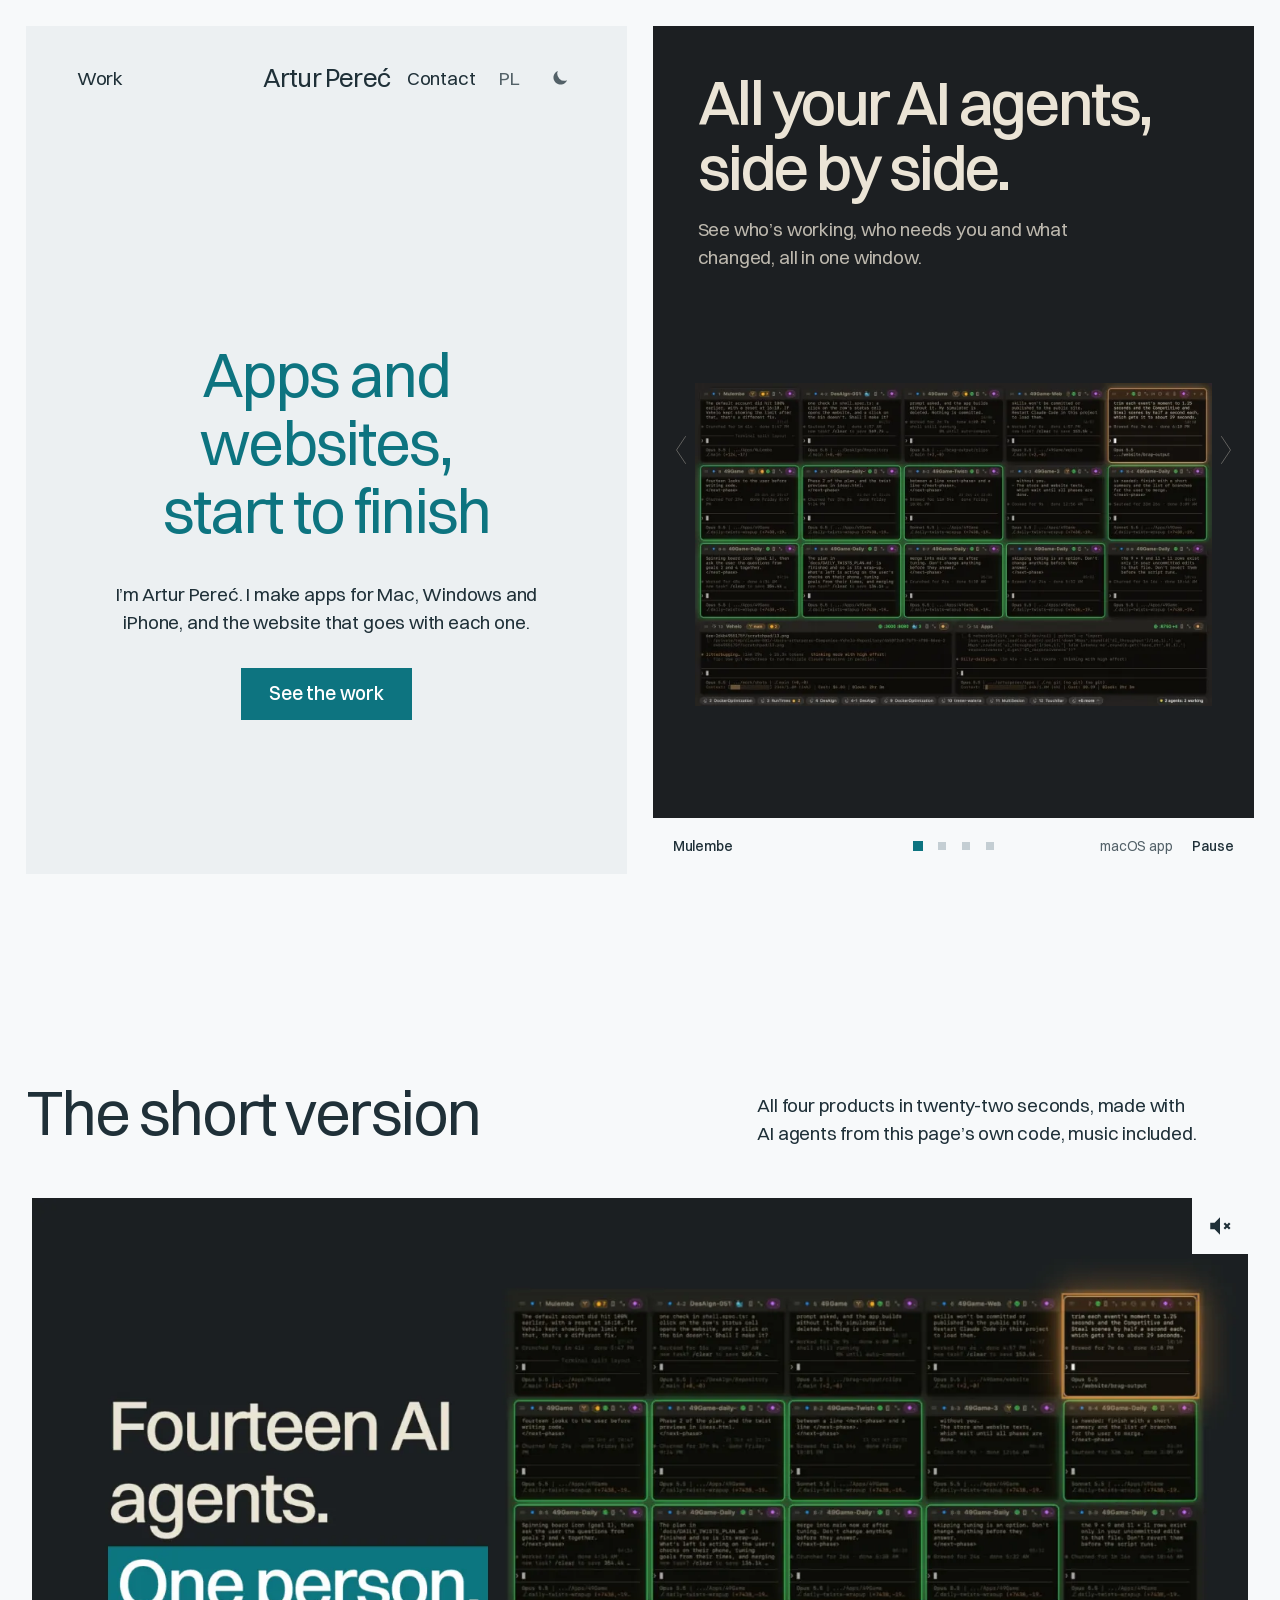
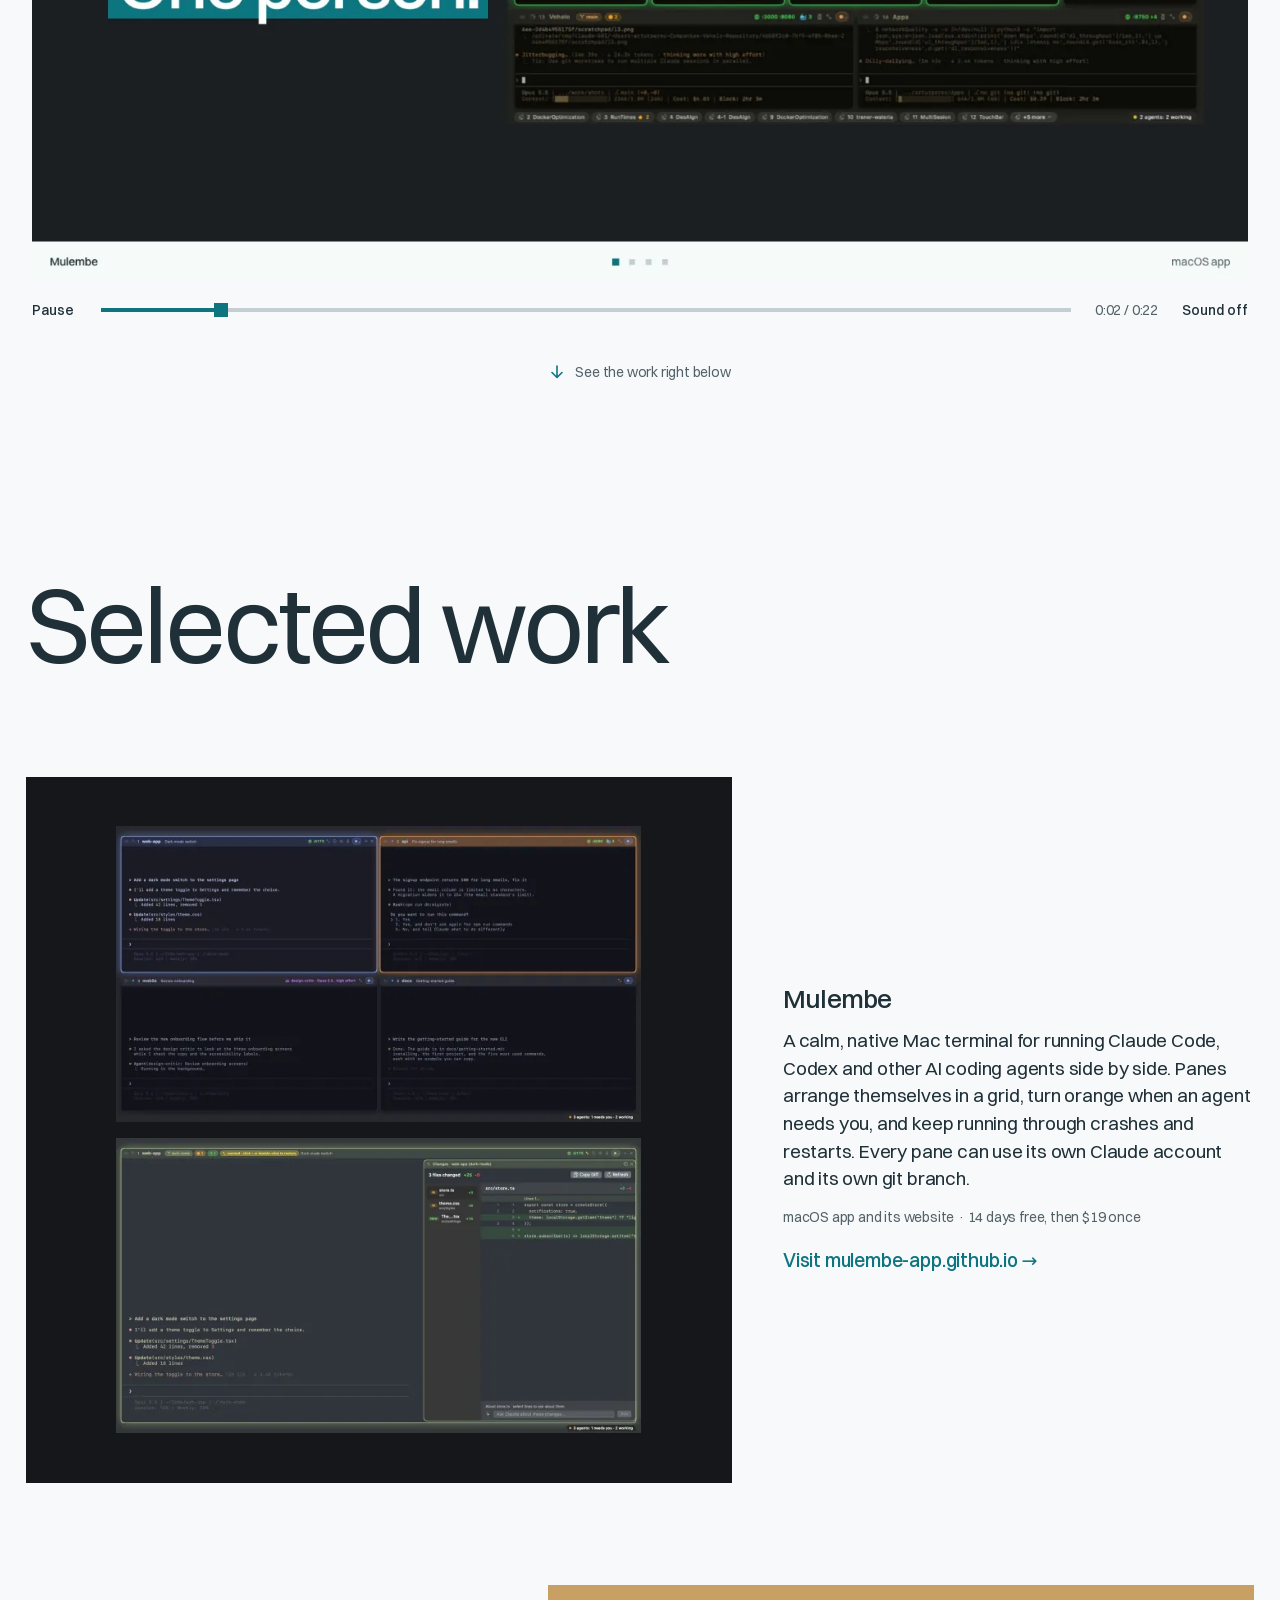
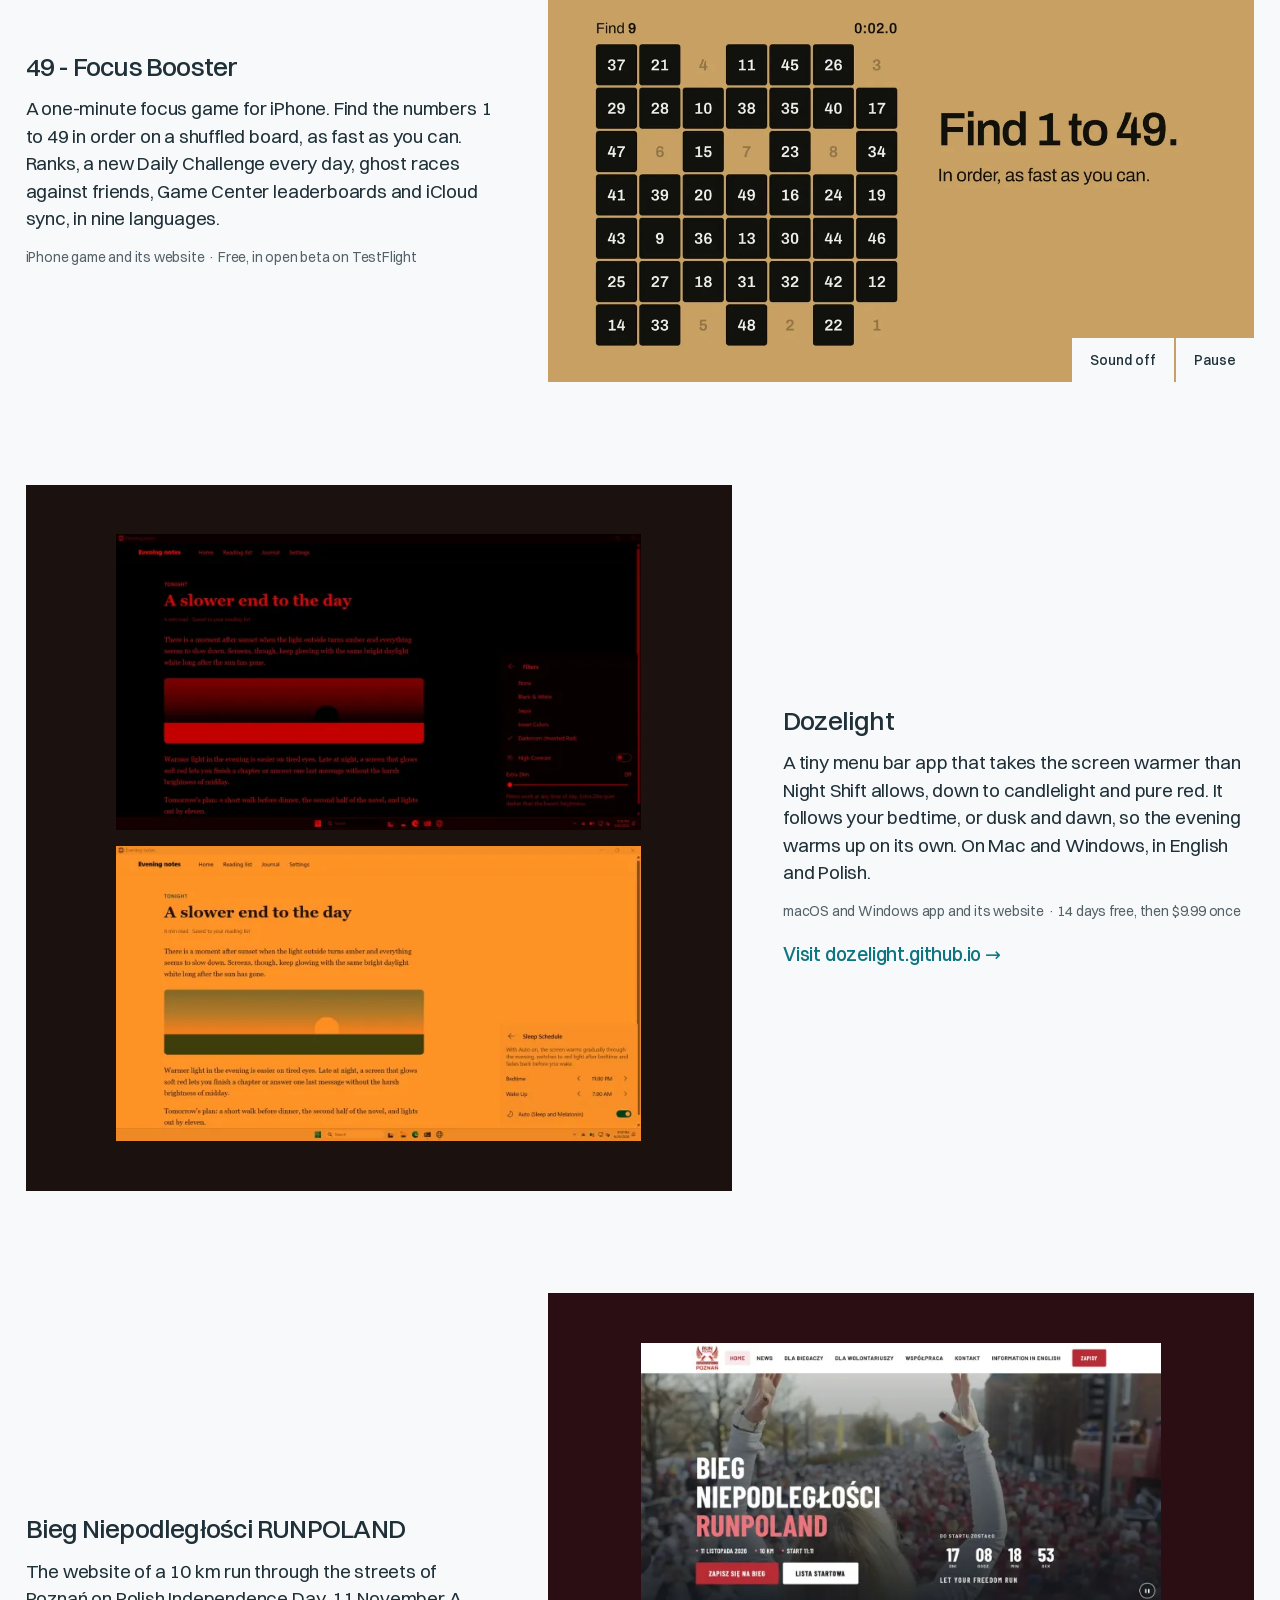
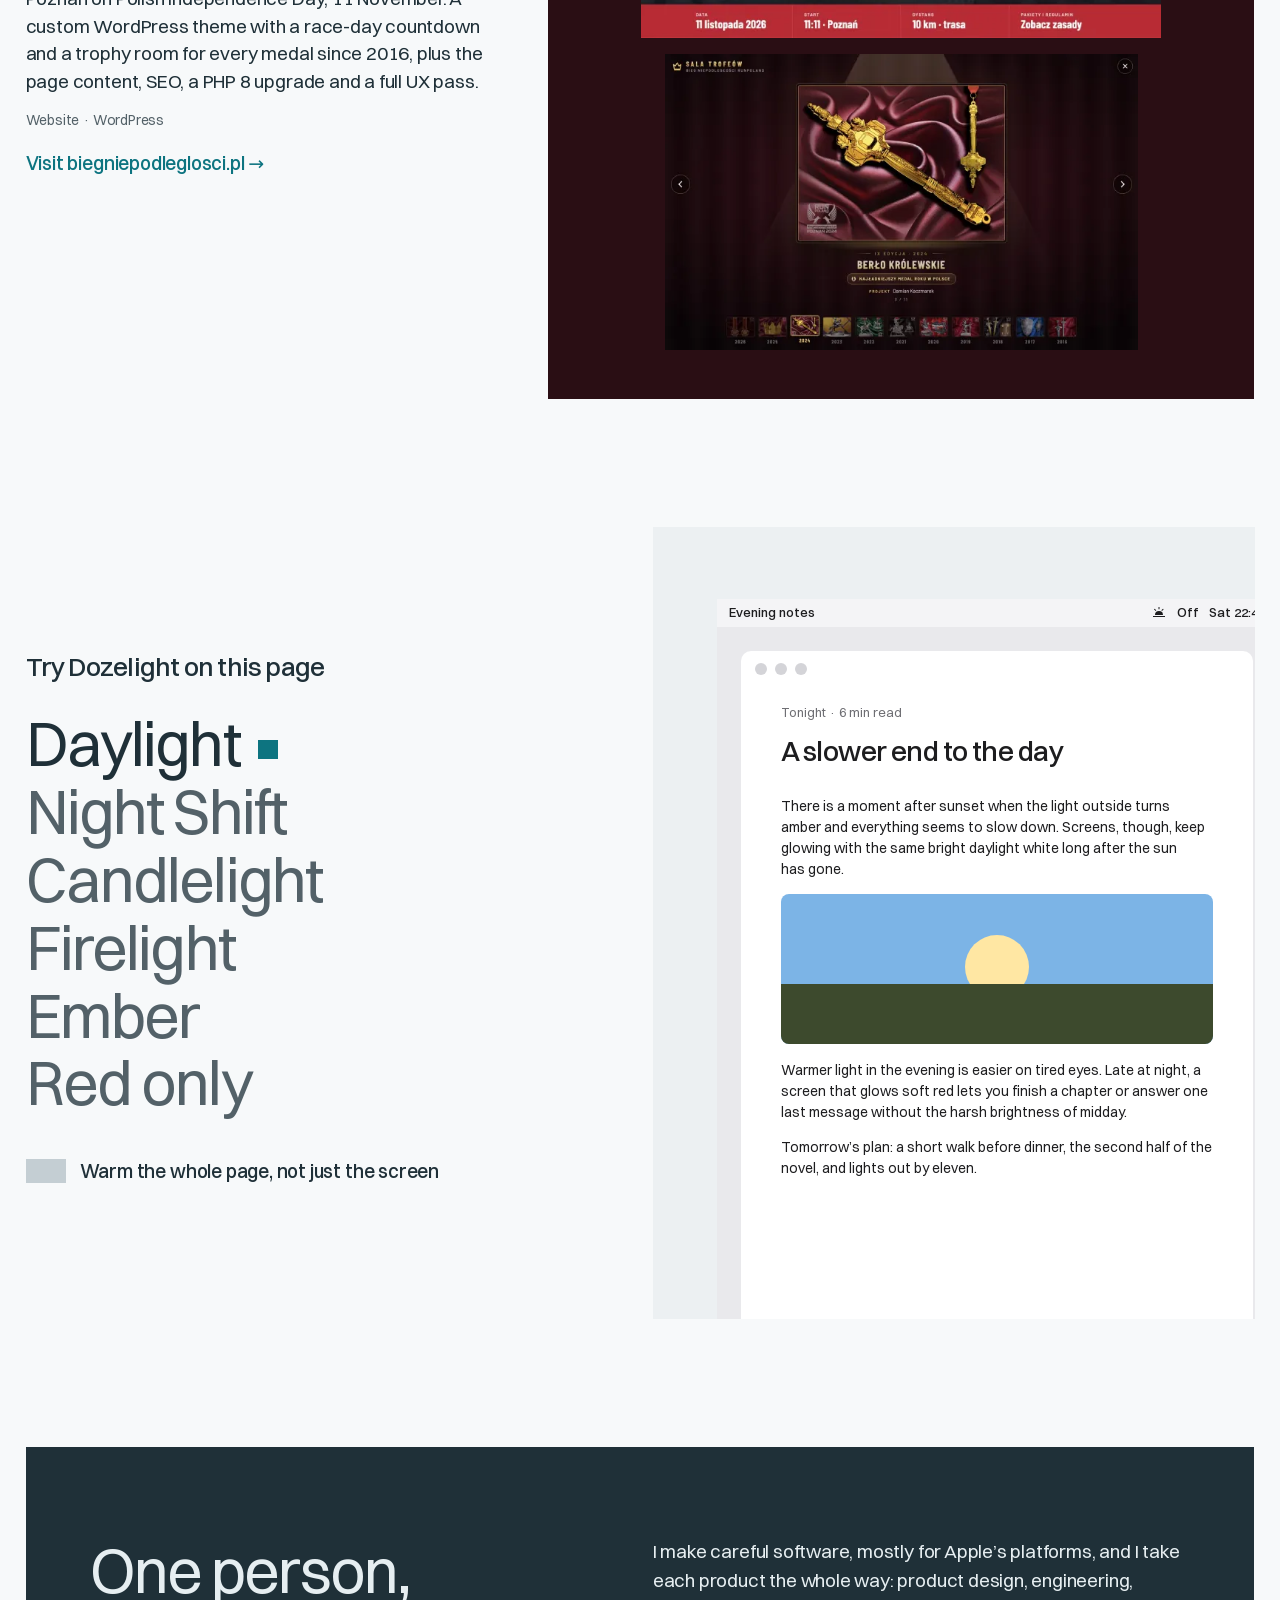
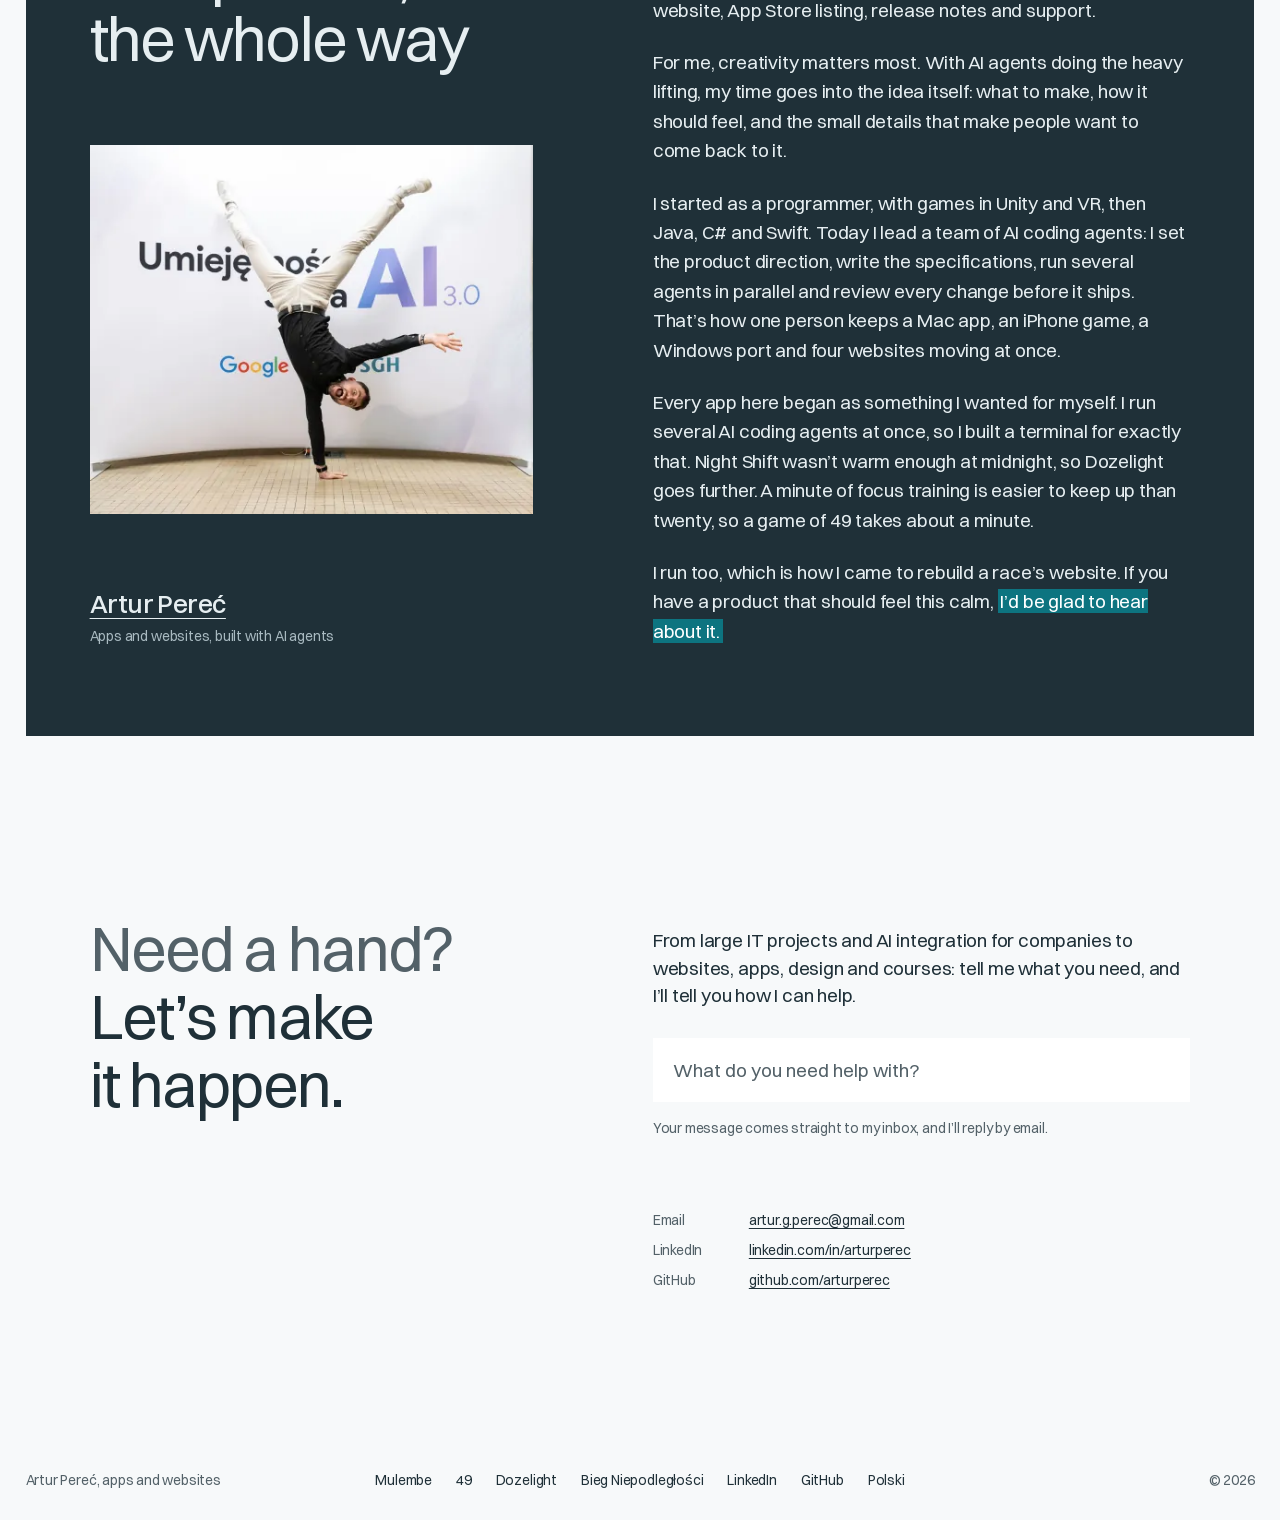
==== index.html @ ce5fc38f "Link preview cards in English and Polish; About text keeps a laptop's line length on big monitors Co" ====
<!doctype html>
<html lang="en">
<head>
  <meta charset="utf-8">
  <meta name="viewport" content="width=device-width, initial-scale=1">
  <title>Artur Pereć · Mac, iPhone and Windows apps and websites</title>
  <meta name="description" content="Artur Pereć makes apps for Mac, Windows and iPhone, and their websites: Mulembe, 49 - Focus Booster, Dozelight and the Bieg Niepodległości RUNPOLAND website.">
  <meta property="og:title" content="Artur Pereć · Mac, iPhone and Windows apps and websites">
  <meta property="og:description" content="Mulembe, 49 - Focus Booster, Dozelight and Bieg Niepodległości RUNPOLAND.">
  <meta property="og:image" content="https://arturperec.github.io/assets/og-en.jpg">
  <meta property="og:image:width" content="2400">
  <meta property="og:image:height" content="1260">
  <meta property="og:image:alt" content="Artur Pereć: apps and websites, start to finish. Apps for Mac, Windows and iPhone, and the website that goes with each one, beside a screenshot of Mulembe">
  <meta property="og:url" content="https://arturperec.github.io/">
  <meta property="og:site_name" content="Artur Pereć">
  <meta name="twitter:card" content="summary_large_image">
  <meta property="og:type" content="website">
  <meta property="og:locale" content="en_GB">
  <meta property="og:locale:alternate" content="pl_PL">
  <link rel="canonical" href="https://arturperec.github.io/">
  <link rel="alternate" hreflang="en" href="https://arturperec.github.io/">
  <link rel="alternate" hreflang="pl" href="https://arturperec.github.io/pl/">
  <link rel="alternate" hreflang="x-default" href="https://arturperec.github.io/">
  <meta name="theme-color" content="#f7f9fa">
  <link rel="icon" href="/assets/favicon.svg" type="image/svg+xml">
  <link rel="apple-touch-icon" href="/assets/apple-touch-icon.png">
  <!-- The script flag, and the theme the visitor picked last time, set before the first paint -->
  <script>document.documentElement.classList.add('js'); try { const t = localStorage.getItem('theme'); if (t) document.documentElement.dataset.theme = t } catch {}</script>
  <!-- The first slide's picture is the largest thing on the first screen, so it starts loading with the stylesheet -->
  <link rel="preload" as="image" imagesrcset="assets/img/mulembe-overview-480.webp 480w, assets/img/mulembe-overview-640.webp 640w, assets/img/mulembe-overview-800.webp 800w, assets/img/mulembe-overview-1200.webp 1200w, assets/img/mulembe-overview-1600.webp 1600w" imagesizes="(max-width: 899px) 82vw, 41vw" fetchpriority="high">
  <link rel="preload" href="assets/fonts/switzer-400.woff2" as="font" type="font/woff2" crossorigin>
  <!-- Bump ?v= on each deploy, so no browser pairs a new page with an old cached stylesheet or script -->
  <link rel="stylesheet" href="style.css?v=16">
  <!-- Who this is and what he made, for search engines and AI assistants: the person, the four products and the film -->
  <script type="application/ld+json">
  {
    "@context": "https://schema.org",
    "@graph": [
      {
        "@type": "WebSite",
        "@id": "https://arturperec.github.io/#website",
        "url": "https://arturperec.github.io/",
        "name": "Artur Pereć",
        "inLanguage": [
          "en",
          "pl"
        ],
        "publisher": {
          "@id": "https://arturperec.github.io/#person"
        }
      },
      {
        "@type": "ProfilePage",
        "@id": "https://arturperec.github.io/#page",
        "url": "https://arturperec.github.io/",
        "name": "Artur Pereć · Mac, iPhone and Windows apps and websites",
        "description": "Artur Pereć makes apps for Mac, Windows and iPhone, and their websites: Mulembe, 49 - Focus Booster, Dozelight and the Bieg Niepodległości RUNPOLAND website.",
        "inLanguage": "en",
        "isPartOf": {
          "@id": "https://arturperec.github.io/#website"
        },
        "mainEntity": {
          "@id": "https://arturperec.github.io/#person"
        },
        "about": {
          "@id": "https://arturperec.github.io/#person"
        },
        "dateModified": "2026-10-25",
        "primaryImageOfPage": {
          "@type": "ImageObject",
          "url": "https://arturperec.github.io/assets/og-en.jpg",
          "width": 2400,
          "height": 1260
        }
      },
      {
        "@type": "Person",
        "@id": "https://arturperec.github.io/#person",
        "name": "Artur Pereć",
        "url": "https://arturperec.github.io/",
        "image": "https://arturperec.github.io/assets/img/artur-800.webp",
        "jobTitle": "App and website developer",
        "description": "I’m Artur Pereć. I make apps for Mac, Windows and iPhone, and the website that goes with each one.",
        "email": "mailto:artur.g.perec@gmail.com",
        "knowsLanguage": [
          "en",
          "pl"
        ],
        "sameAs": [
          "https://www.linkedin.com/in/arturperec/",
          "https://github.com/arturperec"
        ]
      },
      {
        "@type": "CreativeWork",
        "@id": "https://arturperec.github.io/#mulembe",
        "name": "Mulembe",
        "url": "https://mulembe-app.github.io/",
        "description": "A calm, native Mac terminal for running Claude Code, Codex and other AI coding agents side by side. Panes arrange themselves in a grid, turn orange when an agent needs you, and keep running through crashes and restarts. Every pane can use its own Claude account and its own git branch.",
        "author": {
          "@id": "https://arturperec.github.io/#person"
        },
        "offers": {
          "@type": "Offer",
          "price": "19.00",
          "priceCurrency": "USD"
        },
        "additionalType": "https://schema.org/SoftwareApplication"
      },
      {
        "@type": "CreativeWork",
        "@id": "https://arturperec.github.io/#forty-nine",
        "name": "49 - Focus Booster",
        "url": "https://49game.github.io/",
        "description": "A one-minute focus game for iPhone. Find the numbers 1 to 49 in order on a shuffled board, as fast as you can. Ranks, a new Daily Challenge every day, ghost races against friends, Game Center leaderboards and iCloud sync, in nine languages.",
        "author": {
          "@id": "https://arturperec.github.io/#person"
        },
        "offers": {
          "@type": "Offer",
          "price": "0",
          "priceCurrency": "USD"
        },
        "additionalType": "https://schema.org/MobileApplication"
      },
      {
        "@type": "CreativeWork",
        "@id": "https://arturperec.github.io/#dozelight",
        "name": "Dozelight",
        "url": "https://dozelight.github.io/",
        "description": "A tiny menu bar app that takes the screen warmer than Night Shift allows, down to candlelight and pure red. It follows your bedtime, or dusk and dawn, so the evening warms up on its own. On Mac and Windows, in English and Polish.",
        "author": {
          "@id": "https://arturperec.github.io/#person"
        },
        "offers": {
          "@type": "Offer",
          "price": "9.99",
          "priceCurrency": "USD"
        },
        "additionalType": "https://schema.org/SoftwareApplication"
      },
      {
        "@type": "CreativeWork",
        "@id": "https://arturperec.github.io/#bieg",
        "name": "Bieg Niepodległości RUNPOLAND website",
        "url": "https://biegniepodleglosci.pl/",
        "description": "The website of a 10 km run through the streets of Poznań on Polish Independence Day, 11 November. A custom WordPress theme with a race-day countdown and a trophy room for every medal since 2016, plus the page content, SEO, a PHP 8 upgrade and a full UX pass.",
        "inLanguage": "pl",
        "additionalType": "https://schema.org/WebSite",
        "author": {
          "@id": "https://arturperec.github.io/#person"
        }
      },
      {
        "@type": "VideoObject",
        "@id": "https://arturperec.github.io/#film",
        "name": "Artur Pereć: the short version",
        "description": "All four products in twenty-two seconds, made with AI agents from this page’s own code, music included.",
        "inLanguage": "en",
        "thumbnailUrl": [
          "https://arturperec.github.io/assets/img/reel-1600.webp"
        ],
        "contentUrl": "https://arturperec.github.io/assets/reel.mp4",
        "uploadDate": "2026-10-25",
        "duration": "PT22S",
        "author": {
          "@id": "https://arturperec.github.io/#person"
        }
      }
    ]
  }
  </script>
</head>
<body>
  <a class="skip" href="#work">Skip to the work</a>
  <!-- Dozelight demo: the radios live at the top so :has() can tint the whole page from anywhere -->
  <div class="page-tint" aria-hidden="true"></div>

  <!-- The site bar slides in once the hero is behind; the name leads to About, as in the hero; phones get the projects in a menu -->
  <nav class="site-bar" aria-label="Projects">
    <a class="site-bar-name" href="#about" translate="no">Artur Pereć</a>
    <ul class="site-bar-links">
      <li><a href="#mulembe">Mulembe</a></li>
      <li><a href="#forty-nine">49 - Focus Booster</a></li>
      <li><a href="#dozelight">Dozelight</a></li>
      <li><a href="#bieg">Bieg Niepodległości</a></li>
    </ul>
    <details class="site-bar-menu">
      <summary>Projects <svg viewBox="0 0 16 16" aria-hidden="true"><path d="M3 6l5 5 5-5" fill="none" stroke="currentColor" stroke-width="1.6" stroke-linecap="round" stroke-linejoin="round"/></svg></summary>
      <ul>
        <li><a href="#mulembe">Mulembe</a></li>
        <li><a href="#forty-nine">49 - Focus Booster</a></li>
        <li><a href="#dozelight">Dozelight</a></li>
        <li><a href="#bieg">Bieg Niepodległości</a></li>
      </ul>
    </details>
    <span class="site-bar-end">
      <a class="lang-switch" href="pl/" hreflang="pl" lang="pl" aria-label="Polski">PL</a>
      <button class="theme-switch" type="button" aria-label="Dark theme" aria-pressed="false" hidden><svg class="theme-moon" viewBox="0 0 24 24" aria-hidden="true"><path d="M20.5 14.6A8.5 8.5 0 0 1 9.4 3.5a8.5 8.5 0 1 0 11.1 11.1z"/></svg><svg class="theme-sun" viewBox="0 0 24 24" aria-hidden="true"><circle cx="12" cy="12" r="4.5"/><path d="M12 1.5v3M12 19.5v3M1.5 12h3M19.5 12h3M4.6 4.6l2.1 2.1M17.3 17.3l2.1 2.1M4.6 19.4l2.1-2.1M17.3 6.7l2.1-2.1" stroke="currentColor" stroke-width="1.8" stroke-linecap="round"/></svg></button>
      <a class="site-bar-contact" href="#contact">Contact</a>
    </span>
  </nav>

  <header class="hero">
    <div class="hero-sheet">
      <nav class="hero-nav" aria-label="Main">
        <a href="#work">Work</a>
        <a class="wordmark" href="#about" translate="no">Artur Pereć</a>
        <span class="hero-nav-end">
          <a href="#contact">Contact</a>
          <a class="lang-switch" href="pl/" hreflang="pl" lang="pl" aria-label="Polski">PL</a>
          <button class="theme-switch" type="button" aria-label="Dark theme" aria-pressed="false" hidden><svg class="theme-moon" viewBox="0 0 24 24" aria-hidden="true"><path d="M20.5 14.6A8.5 8.5 0 0 1 9.4 3.5a8.5 8.5 0 1 0 11.1 11.1z"/></svg><svg class="theme-sun" viewBox="0 0 24 24" aria-hidden="true"><circle cx="12" cy="12" r="4.5"/><path d="M12 1.5v3M12 19.5v3M1.5 12h3M19.5 12h3M4.6 4.6l2.1 2.1M17.3 17.3l2.1 2.1M4.6 19.4l2.1-2.1M17.3 6.7l2.1-2.1" stroke="currentColor" stroke-width="1.8" stroke-linecap="round"/></svg></button>
        </span>
      </nav>
      <div class="hero-copy">
        <h1>Apps and websites, start to&nbsp;finish</h1>
        <p>I’m Artur Pereć. I make apps for Mac, Windows and iPhone, and the website that goes with each&nbsp;one.</p>
        <a class="button" href="#film">See the work</a>
      </div>
    </div>

    <figure class="hero-stage" aria-label="My products, one after another">
      <div class="slide is-active" data-target="mulembe" data-name="Mulembe" data-kind="macOS app" style="--field: #1c1f22; --slide-ink: #ebe4d6">
        <div class="slide-copy">
          <p class="slide-line">All your AI agents, side by side.</p>
          <p class="slide-sub">See who’s working, who needs you and what changed, all in one window.</p>
        </div>
        <div class="shots">
          <img src="assets/img/mulembe-overview-1200.webp" srcset="assets/img/mulembe-overview-480.webp 480w, assets/img/mulembe-overview-640.webp 640w, assets/img/mulembe-overview-800.webp 800w, assets/img/mulembe-overview-1200.webp 1200w, assets/img/mulembe-overview-1600.webp 1600w" sizes="(max-width: 899px) 82vw, 41vw" alt="Mulembe with fourteen agents at once: green panes are working, the orange one needs an answer" width="1600" height="1000" fetchpriority="high">
        </div>
      </div>
      <div class="slide" aria-hidden="true" data-target="forty-nine" data-name="49 - Focus Booster" data-kind="iPhone game" style="--field: #c8a062; --slide-ink: #15120d">
        <div class="slide-copy">
          <p class="slide-line">Find 1 to 49.</p>
          <p class="slide-sub">In order, as fast as you can. A one-minute focus game.</p>
        </div>
        <div class="shots">
          <img data-src="assets/img/49-menu-dark-600.webp" data-srcset="assets/img/49-menu-dark-300.webp 300w, assets/img/49-menu-dark-600.webp 600w" sizes="(max-width: 899px) 39vw, 19vw" class="phone" alt="The main menu of 49: the Daily Challenge, game styles and the three modes with your best results" width="600" height="1304">
          <img data-src="assets/img/49-classic-dark-600.webp" data-srcset="assets/img/49-classic-dark-300.webp 300w, assets/img/49-classic-dark-600.webp 600w" sizes="(max-width: 899px) 39vw, 19vw" class="phone" alt="49 mid-game: find 18 on a shuffled seven by seven board" width="600" height="1169">
        </div>
      </div>
      <div class="slide" aria-hidden="true" data-target="dozelight" data-name="Dozelight" data-kind="macOS and Windows app" style="--field: #1b1210; --slide-ink: #f3e3cf">
        <div class="slide-copy">
          <p class="slide-line">Warmer than Night Shift.</p>
          <p class="slide-sub">Down to candlelight and pure red, on your bedtime schedule.</p>
        </div>
        <div class="shots shots-stack">
          <img data-src="assets/img/dozelight-candlelight-1200.webp" data-srcset="assets/img/dozelight-candlelight-480.webp 480w, assets/img/dozelight-candlelight-640.webp 640w, assets/img/dozelight-candlelight-800.webp 800w, assets/img/dozelight-candlelight-1200.webp 1200w, assets/img/dozelight-candlelight-1600.webp 1600w" sizes="(max-width: 899px) 79vw, 33vw" alt="An evening reading page at 2000K with Dozelight’s menu open" width="1600" height="900">
          <img data-src="assets/img/dozelight-red-1200.webp" data-srcset="assets/img/dozelight-red-480.webp 480w, assets/img/dozelight-red-640.webp 640w, assets/img/dozelight-red-800.webp 800w, assets/img/dozelight-red-1200.webp 1200w, assets/img/dozelight-red-1600.webp 1600w" sizes="(max-width: 899px) 79vw, 33vw" alt="The same page in Red only, with no blue or green light" width="1600" height="900">
        </div>
      </div>
      <div class="slide" aria-hidden="true" data-target="bieg" data-name="Bieg Niepodległości" data-kind="Website" style="--field: #2a0e14; --slide-ink: #f4e6d8">
        <div class="slide-copy">
          <p class="slide-line">Let your freedom run.</p>
          <p class="slide-sub">10&nbsp;km through Poznań on Polish Independence Day.</p>
        </div>
        <div class="shots shots-stack">
          <img data-src="assets/img/bieg-home-1200.webp" data-srcset="assets/img/bieg-home-480.webp 480w, assets/img/bieg-home-640.webp 640w, assets/img/bieg-home-800.webp 800w, assets/img/bieg-home-1200.webp 1200w, assets/img/bieg-home-1600.webp 1600w" sizes="(max-width: 899px) 79vw, 33vw" alt="The Bieg Niepodległości homepage: the race name, date, start time and a countdown over the start line" width="1600" height="908">
          <img data-src="assets/img/bieg-trophy-room-1200.webp" data-srcset="assets/img/bieg-trophy-room-480.webp 480w, assets/img/bieg-trophy-room-640.webp 640w, assets/img/bieg-trophy-room-800.webp 800w, assets/img/bieg-trophy-room-1200.webp 1200w, assets/img/bieg-trophy-room-1600.webp 1600w" sizes="(max-width: 899px) 79vw, 33vw" alt="The trophy room: the 2024 medal, a golden royal sceptre, with every year’s medal below" width="1600" height="1000">
        </div>
      </div>
      <button class="hero-side hero-side-prev" type="button" data-step="-1" aria-label="Previous project">
        <svg viewBox="0 0 16 40" aria-hidden="true"><path d="M14 2 2 20l12 18"/></svg>
      </button>
      <button class="hero-side hero-side-next" type="button" data-step="1" aria-label="Next project">
        <svg viewBox="0 0 16 40" aria-hidden="true"><path d="M2 2l12 18L2 38"/></svg>
      </button>
      <figcaption class="hero-bar">
        <a class="hero-bar-name" href="#mulembe">Mulembe</a>
        <span class="hero-dots">
          <button type="button" aria-label="Show Mulembe" aria-current="true"></button>
          <button type="button" aria-label="Show 49 - Focus Booster"></button>
          <button type="button" aria-label="Show Dozelight"></button>
          <button type="button" aria-label="Show Bieg Niepodległości"></button>
        </span>
        <span class="hero-bar-end">
          <span class="hero-bar-kind">macOS app</span>
          <button class="hero-pause" type="button" aria-pressed="false">Pause</button>
        </span>
      </figcaption>
    </figure>
  </header>

  <main>
    <section class="reel" id="reel" aria-labelledby="reel-title">
      <div class="reel-head">
        <h2 id="reel-title" data-rise>The short version</h2>
        <p data-rise>All four products in twenty-two seconds, made with AI agents from this page’s own code, music included.</p>
      </div>
      <div class="reel-player" id="film">
        <div class="reel-media" data-rise>
          <!-- Phones get the vertical cut; the script keeps the poster in step and plays it only while it is on screen -->
          <video data-poster="assets/img/reel-1600.webp" data-poster-phone="assets/img/reel-vertical-720.webp" width="1920" height="1080" muted loop playsinline preload="none" controls aria-label="A 22-second film of my work: Mulembe, 49 - Focus Booster, Dozelight and the Bieg Niepodległości website, ending with a QR code to the contact form">
            <source src="assets/reel-vertical.mp4?v=3" type="video/mp4" media="(max-width: 899px)">
            <source src="assets/reel.mp4?v=3" type="video/mp4">
          </video>
          <button class="reel-speaker" type="button" aria-label="Sound" aria-pressed="false" hidden>
            <svg class="speaker-off" viewBox="0 0 24 24" aria-hidden="true"><path d="M3 9v6h4l5 5V4L7 9H3z"/><path d="M16 9.5l5 5m0-5-5 5" fill="none" stroke="currentColor" stroke-width="2"/></svg>
            <svg class="speaker-on" viewBox="0 0 24 24" aria-hidden="true"><path d="M3 9v6h4l5 5V4L7 9H3z"/><path d="M15.5 8.5a5 5 0 0 1 0 7M18 6a8.5 8.5 0 0 1 0 12" fill="none" stroke="currentColor" stroke-width="2"/></svg>
          </button>
        </div>
        <!-- The media bar: play and pause, the seek bar, the time and the sound -->
        <div class="reel-bar" data-rise hidden>
          <button class="reel-pause" type="button" aria-pressed="false">Pause</button>
          <div class="reel-seek">
            <div class="reel-track"><div class="reel-fill"></div></div>
            <input class="reel-range" type="range" min="0" max="22" step="any" value="0" aria-label="Position in the film" aria-valuetext="0:00 of 0:22">
          </div>
          <span class="reel-time"><span class="reel-now">0:00</span> / <span class="reel-total">0:22</span></span>
          <button class="reel-sound" type="button" aria-pressed="false">Sound off</button>
        </div>
        <!-- Says there is more below, as under the 49 site's film -->
        <a class="reel-next" href="#work"><svg viewBox="0 0 16 16" width="16" height="16" aria-hidden="true"><path d="M8 2v11M3 8.5 8 13.5l5-5" fill="none" stroke="currentColor" stroke-width="1.6" stroke-linecap="round" stroke-linejoin="round"/></svg><span>See the work right below</span></a>
      </div>
    </section>

    <section class="work" id="work" aria-labelledby="work-title">
      <h2 class="work-title" id="work-title" data-rise>Selected work</h2>

      <article class="project" id="mulembe">
        <div class="project-media" style="--field: #15171b" data-rise>
          <div class="shots shots-stack">
            <img src="assets/img/mulembe-midnight-1200.webp" srcset="assets/img/mulembe-midnight-480.webp 480w, assets/img/mulembe-midnight-640.webp 640w, assets/img/mulembe-midnight-800.webp 800w, assets/img/mulembe-midnight-1200.webp 1200w, assets/img/mulembe-midnight-1600.webp 1600w" sizes="(max-width: 899px) 71vw, 42vw" alt="Mulembe’s grid of four panes, one agent in each, with an orange pane waiting for an answer" width="1600" height="900" loading="lazy">
            <img src="assets/img/mulembe-git-1200.webp" srcset="assets/img/mulembe-git-480.webp 480w, assets/img/mulembe-git-640.webp 640w, assets/img/mulembe-git-800.webp 800w, assets/img/mulembe-git-1200.webp 1200w, assets/img/mulembe-git-1600.webp 1600w" sizes="(max-width: 899px) 71vw, 42vw" alt="A pane on its own git branch, with the list of changed files and the diff beside it" width="1600" height="900" loading="lazy">
          </div>
        </div>
        <div class="project-text">
          <h3 data-rise>Mulembe</h3>
          <p data-rise>A calm, native Mac terminal for running Claude Code, Codex and other AI coding agents side by side. Panes arrange themselves in a grid, turn orange when an agent needs you, and keep running through crashes and restarts. Every pane can use its own Claude account and its own git branch.</p>
          <p class="facts" data-rise>macOS app and its website · 14 days free, then $19 once</p>
          <a class="visit" href="https://mulembe-app.github.io" data-rise>Visit mulembe-app.github.io</a>
        </div>
      </article>

      <article class="project" id="forty-nine">
        <div class="project-media project-video" style="--field: #c8a062" data-rise>
          <video data-poster="assets/img/49-promo-1280.webp" data-poster-phone="assets/img/49-promo-mobile-720.webp" width="1280" height="720" muted loop playsinline preload="none" aria-label="The 49 launch video: find 1 to 49, points and combos, races against friends, the Daily Challenge and special days">
            <source src="assets/49-promo-mobile.mp4" type="video/mp4" media="(max-width: 899px)">
            <source src="assets/49-promo.mp4" type="video/mp4">
          </video>
          <div class="video-controls">
            <button class="video-sound" type="button" aria-pressed="false">Sound off</button>
            <button class="video-toggle" type="button" aria-pressed="false">Pause</button>
          </div>
        </div>
        <div class="project-text">
          <h3 data-rise>49 - Focus Booster</h3>
          <p data-rise>A one-minute focus game for iPhone. Find the numbers 1 to 49 in order on a shuffled board, as fast as you can. Ranks, a new Daily Challenge every day, ghost races against friends, Game Center leaderboards and iCloud sync, in nine languages.</p>
          <p class="facts" data-rise>iPhone game and its website · Free, in open beta on TestFlight</p>
          <a class="visit" href="https://49game.github.io" data-rise>Visit 49game.github.io</a>
        </div>
      </article>

      <article class="project" id="dozelight">
        <div class="project-media" style="--field: #1b1210" data-rise>
          <div class="shots shots-stack">
            <img src="assets/img/dozelight-darkroom-1200.webp" srcset="assets/img/dozelight-darkroom-480.webp 480w, assets/img/dozelight-darkroom-640.webp 640w, assets/img/dozelight-darkroom-800.webp 800w, assets/img/dozelight-darkroom-1200.webp 1200w, assets/img/dozelight-darkroom-1600.webp 1600w" sizes="(max-width: 899px) 71vw, 42vw" alt="Darkroom: the page turns black with red text, with Dozelight’s filters menu open" width="1600" height="900" loading="lazy">
            <img src="assets/img/dozelight-schedule-1200.webp" srcset="assets/img/dozelight-schedule-480.webp 480w, assets/img/dozelight-schedule-640.webp 640w, assets/img/dozelight-schedule-800.webp 800w, assets/img/dozelight-schedule-1200.webp 1200w, assets/img/dozelight-schedule-1600.webp 1600w" sizes="(max-width: 899px) 71vw, 42vw" alt="Dozelight’s sleep schedule: bedtime 11 PM, wake up 7 AM, with Auto on" width="1600" height="900" loading="lazy">
          </div>
        </div>
        <div class="project-text">
          <h3 data-rise>Dozelight</h3>
          <p data-rise>A tiny menu bar app that takes the screen warmer than Night Shift allows, down to candlelight and pure red. It follows your bedtime, or dusk and dawn, so the evening warms up on its own. On Mac and Windows, in English and Polish.</p>
          <p class="facts" data-rise>macOS and Windows app and its website · 14 days free, then $9.99 once</p>
          <a class="visit" href="https://dozelight.github.io" data-rise>Visit dozelight.github.io</a>
        </div>
      </article>

      <article class="project" id="bieg">
        <div class="project-media" style="--field: #2a0e14" data-rise>
          <div class="shots shots-stack">
            <img src="assets/img/bieg-home-1200.webp" srcset="assets/img/bieg-home-480.webp 480w, assets/img/bieg-home-640.webp 640w, assets/img/bieg-home-800.webp 800w, assets/img/bieg-home-1200.webp 1200w, assets/img/bieg-home-1600.webp 1600w" sizes="(max-width: 899px) 71vw, 42vw" alt="The Bieg Niepodległości homepage: the race name, date, start time and a countdown over the start line" width="1600" height="908" loading="lazy">
            <img src="assets/img/bieg-trophy-room-1200.webp" srcset="assets/img/bieg-trophy-room-480.webp 480w, assets/img/bieg-trophy-room-640.webp 640w, assets/img/bieg-trophy-room-800.webp 800w, assets/img/bieg-trophy-room-1200.webp 1200w, assets/img/bieg-trophy-room-1600.webp 1600w" sizes="(max-width: 899px) 71vw, 42vw" alt="The trophy room: the 2024 medal, a golden royal sceptre, with every year’s medal below" width="1600" height="1000" loading="lazy">
          </div>
        </div>
        <div class="project-text">
          <h3 data-rise>Bieg Niepodległości RUNPOLAND</h3>
          <p data-rise>The website of a 10&nbsp;km run through the streets of Poznań on Polish Independence Day, 11&nbsp;November. A custom WordPress theme with a race-day countdown and a trophy room for every medal since 2016, plus the page content, SEO, a PHP&nbsp;8 upgrade and a full UX pass.</p>
          <p class="facts" data-rise>Website · WordPress</p>
          <a class="visit" href="https://biegniepodleglosci.pl" data-rise>Visit biegniepodleglosci.pl</a>
        </div>
      </article>
    </section>

    <section class="demo" id="try" aria-labelledby="demo-title">
      <div class="demo-controls">
        <h2 id="demo-title" data-rise>Try Dozelight on this&nbsp;page</h2>
        <fieldset class="temps" data-rise>
          <legend class="sr-only">Screen colour</legend>
          <label><input type="radio" name="temp" value="6500" checked><span>Daylight</span></label>
          <label><input type="radio" name="temp" value="2700"><span>Night Shift</span></label>
          <label><input type="radio" name="temp" value="2000"><span>Candlelight</span></label>
          <label><input type="radio" name="temp" value="1600"><span>Firelight</span></label>
          <label><input type="radio" name="temp" value="1200"><span>Ember</span></label>
          <label><input type="radio" name="temp" value="red"><span>Red only</span></label>
        </fieldset>
        <label class="whole-page" data-rise>
          <input type="checkbox" id="warm-page">
          <span>Warm the whole page, not just the screen</span>
        </label>
      </div>

      <div class="demo-stage" data-rise>
        <div class="mac" data-ui>
          <div class="mac-menubar">
            <span class="mac-app">Evening notes</span>
            <span class="mac-status">
              <svg class="mac-sun" viewBox="0 0 24 24" aria-hidden="true"><path d="M12 9a6 6 0 0 0-6 6h12a6 6 0 0 0-6-6Zm-9 7.5h18v1.5H3zM11.25 3h1.5v3.5h-1.5zM4.4 6.5l1.06-1.06 2.47 2.47-1.06 1.06zm11.13 1.41 2.47-2.47 1.06 1.06-2.47 2.47z"/></svg>
              <span class="mac-kelvin"></span>
              <span>Sat 22:41</span>
            </span>
          </div>
          <div class="mac-window">
            <div class="mac-titlebar"><i></i><i></i><i></i></div>
            <div class="mac-doc">
              <p class="mac-meta">Tonight · 6 min read</p>
              <p class="mac-title">A slower end to the day</p>
              <p>There is a moment after sunset when the light outside turns amber and everything seems to slow down. Screens, though, keep glowing with the same bright daylight white long after the sun has gone.</p>
              <div class="mac-sunset"><span></span></div>
              <p>Warmer light in the evening is easier on tired eyes. Late at night, a screen that glows soft red lets you finish a chapter or answer one last message without the harsh brightness of midday.</p>
              <p>Tomorrow’s plan: a short walk before dinner, the second half of the novel, and lights out by eleven.</p>
            </div>
          </div>
        </div>
      </div>
    </section>

    <section class="letter" id="about" aria-labelledby="about-title">
      <div class="letter-head">
        <h2 id="about-title" data-rise>One person, the whole&nbsp;way</h2>
        <img class="portrait" src="assets/img/artur-800.webp" srcset="assets/img/artur-480.webp 480w, assets/img/artur-640.webp 640w, assets/img/artur-800.webp 800w, assets/img/artur-1400.webp 1400w" sizes="(max-width: 899px) 86vw, 36vw" alt="Artur doing a one-arm handstand in front of the Umiejętności Jutra AI 3.0 wall" width="1400" height="1165" loading="lazy" data-rise>
        <p class="sign" data-rise><span><a href="https://www.linkedin.com/in/arturperec/" rel="me" aria-label="Artur Pereć on LinkedIn" translate="no">Artur Pereć</a></span><span>Apps and websites, built with AI agents</span></p>
      </div>
      <div class="letter-body">
        <p data-rise>I make careful software, mostly for Apple’s platforms, and I take each product the whole way: product design, engineering, website, App Store listing, release notes and support.</p>
        <p data-rise>For me, creativity matters most. With AI agents doing the heavy lifting, my time goes into the idea itself: what to make, how it should feel, and the small details that make people want to come back to it.</p>
        <p data-rise>I started as a programmer, with games in Unity and VR, then Java, C# and Swift. Today I lead a team of AI coding agents: I set the product direction, write the specifications, run several agents in parallel and review every change before it ships. That’s how one person keeps a Mac app, an iPhone game, a Windows port and four websites moving at once.</p>
        <p data-rise>Every app here began as something I wanted for myself. I run several AI coding agents at once, so I built a terminal for exactly that. Night Shift wasn’t warm enough at midnight, so Dozelight goes further. A minute of focus training is easier to keep up than twenty, so a game of 49 takes about a minute.</p>
        <p data-rise>I run too, which is how I came to rebuild a race’s website. If you have a product that should feel this calm, <mark>I’d be glad to hear about it.</mark></p>
      </div>
    </section>

    <section class="contact" id="contact" aria-labelledby="contact-title">
      <h2 id="contact-title" data-rise><span>Need a hand?</span> Let’s make it&nbsp;happen.</h2>
      <div class="contact-body">
        <p class="contact-lead" data-rise>From large IT projects and AI integration for companies to websites, apps, design and courses: tell me what you need, and I’ll tell you how I can help.</p>
        <!-- Web3Forms sends each message to my inbox; the access key is public by design -->
        <form class="ask" action="https://api.web3forms.com/submit" method="post" data-rise>
          <input type="hidden" name="access_key" value="5b1bb2b0-cb52-4527-9e7e-5e2f059576c8">
          <input type="hidden" name="subject" value="Request from your portfolio">
          <input type="hidden" name="from_name" value="Portfolio">
          <input type="checkbox" name="botcheck" tabindex="-1" autocomplete="off" hidden>
          <!-- The email row opens once there is a message; without the script both rows show -->
          <div class="ask-row">
            <label class="sr-only" for="ask-text">What do you need help with?</label>
            <input id="ask-text" name="message" type="text" placeholder="What do you need help with?" autocomplete="off" required aria-describedby="ask-note">
            <button class="ask-next" type="button" aria-label="Add your email" aria-controls="ask-email-row" aria-expanded="false">
              <svg viewBox="0 0 24 24" aria-hidden="true"><path d="M11 4v12.2l-4.6-4.6L5 13l7 7 7-7-1.4-1.4-4.6 4.6V4z"/></svg>
            </button>
          </div>
          <div class="ask-row ask-email" id="ask-email-row">
            <label class="sr-only" for="ask-email">Your email</label>
            <input id="ask-email" name="email" type="email" placeholder="Your email, so I can reply" autocomplete="email" required aria-describedby="ask-note">
            <button class="ask-send" type="submit" aria-label="Send the message">
              <svg viewBox="0 0 24 24" aria-hidden="true"><path d="M4 11h12.2l-4.6-4.6L13 5l7 7-7 7-1.4-1.4 4.6-4.6H4z"/></svg>
            </button>
          </div>
        </form>
        <p class="ask-note" id="ask-note" role="status" data-rise>Your message comes straight to my inbox, and I’ll reply by email.</p>
        <dl class="contact-rows" data-rise>
          <div><dt>Email</dt><dd><a href="mailto:artur.g.perec@gmail.com">artur.g.perec@gmail.com</a></dd></div>
          <div><dt>LinkedIn</dt><dd><a href="https://www.linkedin.com/in/arturperec/">linkedin.com/in/arturperec</a></dd></div>
          <div><dt>GitHub</dt><dd><a href="https://github.com/arturperec">github.com/arturperec</a></dd></div>
        </dl>
      </div>
    </section>
  </main>

  <footer class="footer">
    <p>Artur Pereć, apps and websites</p>
    <nav aria-label="Projects">
      <a href="https://mulembe-app.github.io">Mulembe</a>
      <a href="https://49game.github.io">49</a>
      <a href="https://dozelight.github.io">Dozelight</a>
      <a href="https://biegniepodleglosci.pl">Bieg Niepodległości</a>
      <a href="https://www.linkedin.com/in/arturperec/">LinkedIn</a>
      <a href="https://github.com/arturperec">GitHub</a>
      <a href="pl/" hreflang="pl" lang="pl">Polski</a>
    </nav>
    <p>© 2026</p>
  </footer>

  <button class="back-top" type="button" hidden>
    <svg viewBox="0 0 24 24" aria-hidden="true"><path d="M11 20V7.8l-4.6 4.6L5 11l7-7 7 7-1.4 1.4L13 7.8V20z"/></svg>
    Back to the top
  </button>

  <script src="script.js?v=16" defer></script>
</body>
</html>
---- style.css ----
/* Direction: the split stage · type: Switzer · colour: frost and slate */

:root {
  --bg: #f7f9fa;
  --surface: #ecf0f2;
  --ink: #1f3038;
  --muted: #536168;
  --accent: #0d7480;
  --accent-ink: #ffffff;
  --accent-hover: #0a5f69;
  --field-light: #ffffff;
  --line: #c4ced3;
  color-scheme: light;

  --step-small: clamp(0.8125rem, 0.79rem + 0.1vw, 0.875rem);
  --step-body: clamp(1.0625rem, 1rem + 0.25vw, 1.1875rem);
  --step-lead: clamp(1.25rem, 1.1rem + 0.7vw, 1.625rem);
  --step-head: clamp(2rem, 1.3rem + 3.2vw, 4rem);
  --step-display: clamp(3.5rem, 1.5rem + 6.4vw, 7rem);

  --m: clamp(1rem, 2vw, 1.75rem);
  --ease: cubic-bezier(.2, .7, .2, 1);

  /* Dozelight demo: the tint multiplies over white, so each value is the screen's white at that temperature */
  --tint: #ffffff;
  --kelvin: "Off";
}

:root:has(input[value="2700"]:checked) { --tint: rgb(255 167 87); --kelvin: "2700K"; }
:root:has(input[value="2000"]:checked) { --tint: rgb(255 137 14); --kelvin: "2000K"; }
:root:has(input[value="1600"]:checked) { --tint: rgb(255 115 0); --kelvin: "1600K"; }
:root:has(input[value="1200"]:checked) { --tint: rgb(255 86 0); --kelvin: "1200K"; }
:root:has(input[value="red"]:checked) { --tint: rgb(255 0 0); --kelvin: "Red"; }

/* Dark: the same slate, at night. Everyone starts in light; the theme button switches (the pick sits on <html data-theme>) */
:root[data-theme="dark"] {
  --bg: #0e1518; --surface: #162024; --ink: #e4ebee; --muted: #98a8af;
  --accent: #5bbfc8; --accent-ink: #062024; --accent-hover: #86d3da;
  --field-light: #1b272c; --line: #34444b; color-scheme: dark;
}

/* The Polish page reads the menu bar the way Dozelight's Polish version does */
:root:lang(pl) { --kelvin: "Wył."; }
:root:lang(pl):has(input[value="red"]:checked) { --kelvin: "Czerwień"; }

/* Switzer, served from this site (Fontshare's free licence allows it), so text doesn't wait on another domain */
@font-face { font-family: Switzer; src: url("assets/fonts/switzer-400.woff2") format("woff2"); font-weight: 400; font-display: swap; }
@font-face { font-family: Switzer; src: url("assets/fonts/switzer-500.woff2") format("woff2"); font-weight: 500; font-display: swap; }

*, *::before, *::after { box-sizing: border-box; }

/* Every size is in rem, so the whole page grows with the window past 1600px: a big monitor shows the laptop
   layout, larger. Only an ultrawide screen (wider than 2:1 after the browser's bars) is capped by its height. */
html { font-size: max(100%, min(1vw, 2svh)); -webkit-text-size-adjust: 100%; scroll-behavior: smooth; scroll-padding-top: var(--bar-h); }

:root { --bar-h: 3.5rem; }

body {
  margin: 0;
  background: var(--bg);
  color: var(--ink);
  font: 400 var(--step-body)/1.45 Switzer, system-ui, -apple-system, sans-serif;
  letter-spacing: -0.01em;
  -webkit-font-smoothing: antialiased;
}

img, video { display: block; max-width: 100%; }

a { color: inherit; text-underline-offset: .2em; text-decoration-thickness: 1px; }

h1, h2, h3 { margin: 0; font-weight: 400; letter-spacing: -0.03em; line-height: 1.1; text-wrap: balance; }

p { text-wrap: pretty; }

a, button, label { touch-action: manipulation; }

.skip {
  position: absolute;
  top: var(--m);
  left: var(--m);
  z-index: 200;
  padding: .75rem 1.25rem;
  background: var(--accent);
  color: var(--accent-ink);
  opacity: 0; /* invisible until reached by keyboard, also in the bounce above the page */
  transform: translateY(-200%);
}

.skip:focus { opacity: 1; transform: none; }

:focus-visible { outline: 2px solid var(--accent); outline-offset: .1875rem; }

::selection { background: var(--accent); color: var(--accent-ink); }

.sr-only {
  position: absolute; width: 1px; height: 1px; margin: -1px; padding: 0;
  overflow: hidden; clip: rect(0 0 0 0); white-space: nowrap; border: 0;
}

.button {
  display: inline-flex;
  align-items: center;
  min-height: 3.25rem;
  padding: 0 1.75rem;
  background: var(--accent);
  color: var(--accent-ink);
  font-weight: 500;
  text-decoration: none;
  transition: transform .2s var(--ease), background-color .2s;
}

.button:hover { background: var(--accent-hover); }
.button:active { transform: scale(.97); }

/* ---------- Site bar ---------- */

/* The name, the four projects and one action; it slides in once the hero, which has its own nav, is behind */
/* Without the script it simply sits at the top in the flow, above the hero */
.site-bar {
  position: sticky;
  top: 0;
  right: 0;
  left: 0;
  z-index: 60;
  display: grid;
  grid-template-columns: 1fr auto 1fr;
  align-items: center;
  gap: 2rem;
  height: var(--bar-h);
  padding: 0 var(--m);
  background: var(--bg);
}

.js .site-bar {
  position: fixed;
  visibility: hidden;
  transform: translateY(-100%);
  transition: transform .35s var(--ease), visibility 0s .35s;
}

.js .site-bar.is-shown { visibility: visible; transform: none; transition-delay: 0s; }
.js:not(.is-ready) .site-bar { transition: none; } /* no slide during the first paint, e.g. a reload restoring the place */

.site-bar a { text-decoration: none; transition: color .2s; }
.site-bar a:hover { color: var(--accent); }
.site-bar a[aria-current] { color: var(--accent); }

.site-bar-name { justify-self: start; letter-spacing: -0.02em; }

.site-bar ul { margin: 0; padding: 0; list-style: none; }
.site-bar-links { display: flex; gap: 2rem; }
.site-bar-links a { display: block; padding: .625rem 0; }

.site-bar-end { justify-self: end; display: flex; align-items: center; gap: 1.5rem; }

.site-bar-contact {
  display: inline-flex;
  align-items: center;
  min-height: 2.5rem;
  padding: 0 1.25rem;
  background: var(--accent);
  color: var(--accent-ink);
  transition: background-color .2s, transform .2s var(--ease);
}

.site-bar .site-bar-contact:hover { background: var(--accent-hover); color: var(--accent-ink); }
.site-bar-contact:active { transform: scale(.97); }

.site-bar-menu { display: none; }

/* ---------- Hero ---------- */

.hero {
  display: grid;
  grid-template-columns: 1fr 1fr;
  gap: var(--m);
  padding: var(--m);
  min-height: 100svh;
}

.hero-sheet {
  display: flex;
  flex-direction: column;
  align-items: center;
  min-height: calc(100svh - 2 * var(--m));
  padding: 1.5rem clamp(1.5rem, 4vw, 4rem);
  background: var(--surface);
  text-align: center;
}

.hero-nav {
  display: grid;
  grid-template-columns: 1fr auto 1fr;
  align-items: center;
  width: 100%;
}

.hero-nav a { text-decoration: none; padding: .625rem 0; transition: color .2s; }
.hero-nav a:hover { color: var(--accent); }
.hero-nav a:first-child { justify-self: start; }
.hero-nav a:last-child { justify-self: end; }
.hero-nav-end { justify-self: end; display: flex; align-items: center; gap: 1.5rem; }

/* EN / PL: the other language, named in that language */
.lang-switch { color: var(--muted); }

/* The moon turns the page dark, the sun turns it light again */
.theme-switch {
  display: grid;
  place-items: center;
  width: 2rem;
  min-height: 2.75rem;
  padding: 0;
  border: 0;
  background: none;
  color: var(--muted);
  cursor: pointer;
  transition: color .2s;
}

.theme-switch:hover { color: var(--accent); }
.theme-switch[hidden] { display: none; } /* it only shows once the script can run it */
.theme-switch svg { width: 1.25rem; height: 1.25rem; fill: currentColor; }
.theme-switch .theme-sun,
.theme-switch[aria-pressed="true"] .theme-moon { display: none; }
.theme-switch[aria-pressed="true"] .theme-sun { display: block; }

.wordmark { font-size: var(--step-lead); letter-spacing: -0.03em; }

.hero-copy {
  display: flex;
  flex-direction: column;
  align-items: center;
  margin-top: 26svh;
}

.hero-copy h1 {
  max-width: 18ch;
  font-size: var(--step-head);
  color: var(--accent);
}

.hero-copy p { max-width: 40ch; margin: 2.25rem 0 2rem; }

.hero-stage {
  touch-action: pan-y; /* sideways drags are the swipe, up and down still scroll the page */
  position: sticky;
  top: var(--m);
  height: calc(100svh - 2 * var(--m));
  margin: 0;
  overflow: hidden;
  background: #0f1115;
}

.slide {
  position: absolute;
  inset: 0;
  opacity: 0;
  visibility: hidden;
  transition: opacity 1.6s ease, visibility 0s 1.6s;
}

.slide.is-active { opacity: 1; visibility: visible; transition: opacity 1.6s ease; }
/* Until the page has painted once, the slides switch without fading, so a reload never shows them all at once */
.js:not(.is-ready) .slide, .js:not(.is-ready) .slide .shots { transition: none; }

.slide {
  display: flex;
  flex-direction: column;
  padding-bottom: 3.5rem;
  background: var(--field);
  color: var(--slide-ink);
}

.slide-copy { padding: clamp(1.75rem, 3.5vw, 3.5rem) clamp(1.5rem, 3.5vw, 3.5rem) 0; }

.slide-line {
  margin: 0;
  font-size: var(--step-head);
  font-weight: 500;
  line-height: 1.05;
  letter-spacing: -0.04em;
}

.slide-sub { max-width: 40ch; margin: 1rem 0 0; opacity: .78; }

.slide .shots { position: relative; inset: auto; flex: 1; min-height: 0; }

/* Screenshots are always shown whole: width and height stay auto, so the max sizes keep their proportions */
.shots {
  position: absolute;
  inset: 0;
  display: flex;
  justify-content: center;
  align-items: center;
  gap: 1rem;
  padding: clamp(1.25rem, 7%, 4rem);
}

.shots img { flex: none; width: auto; height: auto; max-width: calc(50% - .5rem); max-height: 100%; }

.shots img:only-child { max-width: 100%; }

.shots-stack { flex-direction: column; }
.shots-stack img { max-width: 100%; max-height: calc(50% - .5rem); }

.phone { border-radius: 1.25rem; } /* taste-skill-ignore: a phone screen has round corners */

.slide .shots { transform: scale(1.04); transition: transform 8s linear; }
.slide.is-active .shots { transform: none; }


.hero-bar {
  position: absolute;
  right: 0;
  bottom: 0;
  left: 0;
  display: grid;
  grid-template-columns: 1fr auto 1fr;
  align-items: center;
  gap: 1rem;
  height: 3.5rem;
  padding: 0 1.25rem;
  background: var(--bg);
  font-size: var(--step-small);
}

.hero-bar-name {
  justify-self: start;
  padding: .75rem 0;
  font-weight: 500;
  text-decoration: none;
  transition: color .2s;
}

.hero-bar-name::after { content: " →"; opacity: 0; transition: opacity .2s; }
.hero-bar-name:hover { color: var(--accent); }
.hero-bar-name:hover::after,
.hero-bar-name:focus-visible::after { opacity: 1; }
.hero-bar-end { display: flex; justify-content: flex-end; align-items: center; gap: 1.25rem; }
.hero-bar-kind { color: var(--muted); }

.hero-pause {
  min-height: 2.75rem;
  padding: 0;
  border: 0;
  background: none;
  color: var(--ink);
  font: inherit;
  font-weight: 500;
  cursor: pointer;
  transition: color .2s;
}

.hero-pause:hover { color: var(--accent); }

.hero-dots { display: flex; }

.hero-dots button {
  display: grid;
  place-items: center;
  width: 1.5rem;
  height: 2.75rem;
  padding: 0;
  border: 0;
  background: none;
  cursor: pointer;
}

.hero-dots button::before {
  content: "";
  width: .5rem;
  height: .5rem;
  background: var(--line);
  transition: background-color .2s, transform .2s var(--ease);
}

.hero-dots button:hover::before { background: var(--muted); }
.hero-dots button[aria-current="true"]::before { background: var(--accent); transform: scale(1.25); }

/* Delicate side arrows */
.hero-side {
  position: absolute;
  top: 50%;
  z-index: 2;
  display: grid;
  place-items: center;
  width: 3rem;
  height: 6rem;
  padding: 0;
  border: 0;
  background: none;
  color: var(--stage-ink, #ebe4d6);
  opacity: .35;
  cursor: pointer;
  transform: translateY(-50%);
  transition: opacity .3s, transform .3s var(--ease), color 1.6s;
}

.hero-side svg { width: .75rem; height: 1.875rem; fill: none; stroke: currentColor; stroke-width: 1.25; stroke-linecap: round; stroke-linejoin: round; }
.hero-side-prev { left: .25rem; }
.hero-side-next { right: .25rem; }
.hero-stage:hover .hero-side { opacity: .6; }
.hero-stage .hero-side:hover { opacity: 1; }
.hero-side-prev:hover { transform: translate(-.1875rem, -50%); }
.hero-side-next:hover { transform: translate(.1875rem, -50%); }
.hero-side:focus-visible { opacity: 1; }

/* Shown only after jumping from the slideshow to a project */
.back-top {
  position: fixed;
  right: var(--m);
  bottom: var(--m);
  z-index: 50;
  display: inline-flex;
  align-items: center;
  gap: .625rem;
  min-height: 3rem;
  padding: 0 1.25rem;
  border: 0;
  background: var(--accent);
  color: var(--accent-ink);
  font: inherit;
  font-size: var(--step-small);
  font-weight: 500;
  cursor: pointer;
  opacity: 0;
  transform: translateY(.75rem);
  transition: opacity .3s ease, transform .3s var(--ease), background-color .2s;
}

.back-top.is-shown { opacity: 1; transform: none; }
.back-top:hover { background: var(--accent-hover); }
.back-top svg { width: 1.125rem; height: 1.125rem; fill: currentColor; }

/* ---------- Work ---------- */

.work { margin-top: clamp(7.5rem, 14vw, 12.5rem); padding: 0 var(--m); }

.work-title { font-size: var(--step-display); line-height: .95; }

.project {
  display: grid;
  grid-template-columns: repeat(12, minmax(0, 1fr));
  column-gap: clamp(1rem, 2vw, 2rem);
  align-items: center;
  margin-top: clamp(4rem, 8vw, 7.5rem);
  scroll-margin-top: var(--m);
}

.project-media {
  position: relative;
  grid-row: 1;
  grid-column: 1 / 8;
  aspect-ratio: 1;
  overflow: hidden;
  background: var(--field);
}

.project-text { grid-row: 1; grid-column: 8 / 13; padding-left: clamp(0px, 2vw, 2.5rem); }

.project:nth-of-type(even) .project-media { grid-column: 6 / 13; }
.project:nth-of-type(even) .project-text { grid-column: 1 / 6; padding: 0 clamp(0px, 2vw, 2.5rem) 0 0; }

.project-text h3 { font-size: var(--step-lead); font-weight: 500; }

.project-text p { margin: .875rem 0 0; }

.project-text .facts { color: var(--muted); font-size: var(--step-small); }

.visit {
  display: inline-block;
  margin-top: 1.25rem;
  font-weight: 500;
  color: var(--accent);
  text-decoration: none;
  transition: transform .2s var(--ease);
}

.visit::after { content: " →"; }
.visit:hover { text-decoration: underline; }
.visit:active { transform: translateY(1px); }

.project-video { aspect-ratio: 16 / 9; }
.project-video video { width: 100%; height: 100%; object-fit: cover; }

.video-controls { position: absolute; right: 0; bottom: 0; display: flex; gap: 2px; }

.video-controls button {
  min-height: 2.75rem;
  padding: 0 1.125rem;
  border: 0;
  background: var(--bg);
  color: var(--ink);
  font: inherit;
  font-size: var(--step-small);
  font-weight: 500;
  cursor: pointer;
  transition: color .2s;
}

.video-controls button:hover { color: var(--accent); }

.project-media .shots { transition: transform .6s var(--ease); }
.project-media:hover .shots { transform: scale(1.015); }

/* ---------- Dozelight demo ---------- */

.demo {
  display: grid;
  grid-template-columns: repeat(12, minmax(0, 1fr));
  column-gap: clamp(1rem, 2vw, 2rem);
  margin-top: clamp(6rem, 10vw, 10rem);
  padding: 0 var(--m);
}

.demo-controls { grid-column: 1 / 6; align-self: center; }

.demo-controls h2 { font-size: var(--step-lead); font-weight: 500; }

.temps { margin: 1.75rem 0 0; padding: 0; border: 0; }

.temps label { display: block; cursor: pointer; }

.temps input,
.whole-page input { position: absolute; opacity: 0; pointer-events: none; }

.temps span {
  display: inline-block;
  font-size: var(--step-head);
  line-height: 1.1;
  letter-spacing: -0.03em;
  color: var(--muted);
  transition: color .25s, transform .3s var(--ease);
}

.temps label:hover span { color: var(--ink); transform: translateX(.375rem); }
.temps input:checked + span { color: var(--ink); }
.temps input:checked + span::after { content: ""; display: inline-block; width: .32em; height: .32em; margin-left: .3em; vertical-align: middle; background: var(--accent); }
.temps input:focus-visible + span,
.whole-page input:focus-visible + span { outline: 2px solid var(--accent); outline-offset: .25rem; }

.whole-page {
  display: inline-flex;
  align-items: center;
  gap: .875rem;
  min-height: 2.75rem;
  margin-top: 2rem;
  cursor: pointer;
  font-weight: 500;
}

.whole-page span { display: flex; align-items: center; gap: .875rem; }

.whole-page span::before {
  content: "";
  flex: none;
  display: block;
  width: 2.5rem;
  height: 1.5rem;
  background: var(--line);
  transition: background-color .2s;
}

.whole-page input:checked + span::before { background: var(--accent); }

.demo-stage {
  position: relative;
  grid-column: 7 / 13;
  height: 88svh;
  min-height: 35rem;
  overflow: hidden;
  background: var(--surface);
  container-type: inline-size;
}

/* The mock Mac is sized in em, so one font size scales all of it: 14px on a laptop-sized stage,
   growing with the stage on bigger monitors, capped by the screen height so the article still fits */
.mac {
  position: absolute;
  top: 5.143em;
  bottom: 0;
  left: 4.571em;
  display: flex;
  flex-direction: column;
  width: 40em;
  background: #e9e9ec;
  color: #1d1d1f;
  font-size: max(.875rem, min(2.07cqw, 1.55svh));
  line-height: 1.5;
  letter-spacing: 0;
}

.mac-menubar {
  display: flex;
  justify-content: space-between;
  align-items: center;
  height: 2.154em;
  padding: 0 .923em;
  background: #f4f4f6;
  font-size: .929em;
  font-weight: 500;
}

.mac-status { display: flex; align-items: center; gap: .769em; }
.mac-sun { width: 1.231em; height: 1.231em; fill: currentColor; }
.mac-kelvin::after { content: var(--kelvin); }

.mac-window { flex: 1; margin: 1.714em 1.714em 0; overflow: hidden; background: #fff; border-radius: .714em .714em 0 0; }

.mac-titlebar { display: flex; gap: .571em; padding: .857em 1em; }
.mac-titlebar i { width: .857em; height: .857em; border-radius: 50%; background: #d4d4d8; }

.mac-doc { padding: 1.143em 2.857em 3.429em; }
.mac-doc p { margin: 0 0 1em; font-size: 1em; }
.mac-doc .mac-meta { color: #6e6e73; font-size: .929em; }
.mac-doc .mac-title { font-size: 2em; font-weight: 500; line-height: 1.15; letter-spacing: -0.02em; }

.mac-sunset {
  position: relative;
  height: 10.714em;
  margin: .429em 0 1.143em;
  overflow: hidden;
  border-radius: .571em;
  background: #7cb4e6;
}

.mac-sunset::after { content: ""; position: absolute; right: 0; bottom: 0; left: 0; height: 40%; background: #3d4a2d; }
.mac-sunset span { position: absolute; left: 50%; bottom: 30%; width: 4.571em; height: 4.571em; margin-left: -2.286em; border-radius: 50%; background: #ffe7a3; }

.mac::after,
.page-tint {
  pointer-events: none;
  background: var(--tint);
  mix-blend-mode: multiply;
  transition: background-color .6s ease;
}

.mac::after { content: ""; position: absolute; inset: 0; }

.page-tint {
  position: fixed;
  inset: 0;
  z-index: 100;
  opacity: 0;
  visibility: hidden;
  transition: background-color .6s ease, opacity .6s ease, visibility 0s .6s;
}

:root:has(#warm-page:checked) .page-tint { opacity: 1; visibility: visible; transition-delay: 0s; }

/* ---------- The short version ---------- */

.reel { margin-top: clamp(7.5rem, 14vw, 12.5rem); padding: 0 var(--m); }

.reel-head {
  display: grid;
  grid-template-columns: repeat(12, minmax(0, 1fr));
  column-gap: clamp(1rem, 2vw, 2rem);
  align-items: end;
}

.reel-head h2 { grid-column: 1 / 7; font-size: var(--step-head); }
.reel-head p { grid-column: 8 / 13; max-width: 40ch; margin: 0; }

/* The hero button lands on the film, not its heading. The film, its media bar and the "right below" cue
   fit one screen together, so the cue shows while watching. */
.reel-player {
  --reel-room: calc(100svh - var(--bar-h) - 10rem);
  width: min(100%, calc(var(--reel-room) * 16 / 9));
  margin: clamp(2rem, 4vw, 3.5rem) auto 0;
  scroll-margin-top: 1rem;
}

.reel-media {
  position: relative;
  aspect-ratio: 16 / 9;
  overflow: hidden;
  background: #1c1f22;
}

.reel-media video { width: 100%; height: 100%; object-fit: cover; }
.js .reel-media video { cursor: pointer; } /* a click on the picture plays or pauses it */

/* The speaker on the picture: crossed out while muted, sound waves while the music plays */
.reel-speaker {
  position: absolute;
  top: 0;
  right: 0;
  display: grid;
  place-items: center;
  width: 3.5rem;
  height: 3.5rem;
  padding: 0;
  border: 0;
  background: var(--bg);
  color: var(--ink);
  cursor: pointer;
  transition: color .2s, transform .2s var(--ease);
}

.reel-player [hidden] { display: none; } /* the controls only show once the script can run them */
.reel-speaker svg { width: 1.625rem; height: 1.625rem; fill: currentColor; }
.reel-speaker:hover { color: var(--accent); }
.reel-speaker:active { transform: scale(.94); }
.reel-speaker .speaker-on,
.reel-speaker[aria-pressed="true"] .speaker-off { display: none; }
.reel-speaker[aria-pressed="true"] .speaker-on { display: block; }

/* The media bar under the film, in the hero bar's manner: play, seek, time, sound */
.reel-bar {
  display: grid;
  grid-template-columns: auto 1fr auto auto;
  align-items: center;
  gap: 1.5rem;
  min-height: 3.5rem;
  font-size: var(--step-small);
}

.reel-bar button {
  min-height: 2.75rem;
  padding: 0;
  border: 0;
  background: none;
  color: var(--ink);
  font: inherit;
  font-weight: 500;
  cursor: pointer;
  transition: color .2s;
}

.reel-bar button:hover { color: var(--accent); }
.reel-pause { min-width: 3.2em; text-align: left; }
.reel-time { color: var(--muted); font-variant-numeric: tabular-nums; }

/* Says there is more below: the work comes next */
.reel-next {
  display: flex;
  width: fit-content;
  min-height: 2.75rem;
  align-items: center;
  gap: .625rem;
  margin: .75rem auto 0;
  padding: 0 .5rem;
  color: var(--muted);
  font-size: var(--step-small);
  text-decoration: none;
  transition: color .2s;
}

.reel-next:hover { color: var(--ink); }
.reel-next svg { flex: none; color: var(--accent); }

@media (prefers-reduced-motion: no-preference) {
  .reel-next svg { animation: reel-nudge 2.4s var(--ease) infinite; }
  @keyframes reel-nudge { 0%, 55%, 100% { transform: none; } 25% { transform: translateY(.25rem); } }
}

/* The seek bar: a filled track drawn under a native range, which keeps the dragging, the keys and the screen reader */
.reel-seek { position: relative; height: 2.75rem; }

.reel-track {
  position: absolute;
  top: 50%;
  right: 0;
  left: 0;
  height: .25rem;
  margin-top: -.125rem;
  overflow: hidden;
  background: var(--line);
}

.reel-fill { height: 100%; background: var(--accent); transform: scaleX(var(--p, 0)); transform-origin: left; }

.reel-range {
  position: absolute;
  inset: 0;
  width: 100%;
  height: 100%;
  margin: 0;
  background: transparent;
  cursor: pointer;
  appearance: none;
}

.reel-range::-webkit-slider-runnable-track { height: 2.75rem; background: transparent; }
.reel-range::-moz-range-track { height: 2.75rem; background: transparent; }

.reel-range::-webkit-slider-thumb {
  width: .875rem;
  height: .875rem;
  margin-top: .9375rem;
  border: 0;
  background: var(--accent);
  appearance: none;
  transition: transform .2s var(--ease);
}

.reel-range::-moz-range-thumb { width: .875rem; height: .875rem; border: 0; border-radius: 0; background: var(--accent); }
.reel-range:hover::-webkit-slider-thumb,
.reel-range:active::-webkit-slider-thumb { transform: scale(1.25); }

/* ---------- Letter ---------- */

.letter {
  display: grid;
  grid-template-columns: repeat(12, minmax(0, 1fr));
  column-gap: clamp(1rem, 2vw, 2rem);
  margin: clamp(6rem, 10vw, 10rem) var(--m) 0;
  scroll-margin-top: var(--m);
  padding: clamp(3rem, 7vw, 7rem) clamp(1.5rem, 5vw, 5rem);
  background: #1f3038;
  color: #e6eef1;
}

.letter-head { grid-column: 1 / 6; display: flex; flex-direction: column; justify-content: space-between; gap: 3rem; }

.letter h2 { font-size: var(--step-head); }

.portrait { width: 100%; height: auto; }

.letter-body { grid-column: 7 / 13; max-width: 33em; } /* a laptop's line length on every screen, so the letter ends with the photo */

.letter-body p { margin: 0 0 1.2em; line-height: 1.55; }
.letter-body p:last-child { margin-bottom: 0; }

.letter mark { background: var(--accent); color: var(--accent-ink); padding: 0 .15em; }

.sign { display: flex; flex-direction: column; gap: 2px; margin: 0; }
.sign span:first-child { font-size: var(--step-lead); font-weight: 500; letter-spacing: -0.02em; }
.sign span:last-child { color: #a9bac1; font-size: var(--step-small); }
.sign a { transition: color .2s; }
.sign a:hover { color: #a9bac1; } /* the name leads to LinkedIn */

/* ---------- Contact ---------- */

.contact {
  display: grid;
  grid-template-columns: repeat(12, minmax(0, 1fr));
  column-gap: clamp(1rem, 2vw, 2rem);
  align-items: start;
  margin: clamp(7.5rem, 14vw, 12.5rem) 0 0;
  padding: 0 calc(var(--m) + clamp(1.5rem, 5vw, 5rem));
}

.contact h2 { grid-column: 1 / 7; font-size: var(--step-head); }
.contact h2 span { display: block; color: var(--muted); }

.contact-body { grid-column: 7 / 13; padding-top: .75rem; }

.contact-lead { margin: 0 0 1.75rem; }

.ask { display: grid; gap: 2px; }
.ask-row { position: relative; }

.ask input:not([type="hidden"], [type="checkbox"]) {
  width: 100%;
  height: 4rem;
  padding: 0 4.5rem 0 1.25rem;
  border: 0;
  background: var(--field-light);
  color: var(--ink);
  font: inherit;
  outline: none;
  transition: box-shadow .2s;
}

.ask input::placeholder { color: var(--muted); }
.ask input:focus { box-shadow: inset 0 0 0 2px var(--accent); } /* taste-skill-ignore: focus ring on a form field */

.ask button {
  position: absolute;
  top: .625rem;
  right: .625rem;
  display: grid;
  place-items: center;
  width: 2.75rem;
  height: 2.75rem;
  border: 0;
  background: var(--accent);
  color: var(--accent-ink);
  cursor: pointer;
  transition: transform .2s var(--ease), background-color .2s;
}

.ask button svg { width: 1.25rem; height: 1.25rem; fill: currentColor; transition: transform .2s var(--ease); }
.ask button:hover { background: var(--accent-hover); }
.ask-send:hover svg { transform: translateX(2px); }
.ask-next:hover svg { transform: translateY(2px); }
.ask button:active { transform: scale(.94); }
.ask button:disabled { opacity: .6; cursor: progress; }

/* Step one: the arrow down appears once there is a message, and opens the email row */
.ask-next {
  opacity: 0;
  visibility: hidden;
  transform: translateY(-.375rem);
  transition: opacity .2s ease, transform .25s var(--ease), visibility 0s .25s, background-color .2s;
}

.ask.has-text:not(.is-open) .ask-next { opacity: 1; visibility: visible; transform: none; transition-delay: 0s; }

.js .ask:not(.is-open) .ask-email { display: none; }
.ask.is-open .ask-email { animation: ask-open .35s var(--ease); }

@keyframes ask-open { from { opacity: 0; transform: translateY(-.75rem); } }

.ask-note { margin: 1rem 0 0; color: var(--muted); font-size: var(--step-small); }

.contact-rows { display: grid; gap: .625rem; margin: 4.5rem 0 0; font-size: var(--step-small); }
.contact-rows div { display: grid; grid-template-columns: 6rem 1fr; }
.contact-rows dt { color: var(--muted); }
.contact-rows dd { margin: 0; }
.contact-rows a:hover { color: var(--accent); }

/* ---------- Page not found ---------- */

.not-found {
  display: flex;
  flex-direction: column;
  justify-content: center;
  align-items: flex-start;
  min-height: 100svh;
  padding: var(--m) clamp(1.5rem, 8vw, 8rem);
}

.not-found-code { margin: 0 0 1rem; color: var(--accent); font-size: var(--step-lead); font-weight: 500; }
.not-found h1 { font-size: var(--step-display); line-height: .95; }
.not-found > p { max-width: 40ch; margin: 2rem 0; }
.not-found .not-found-pl { margin: 3rem 0 0; color: var(--muted); font-size: var(--step-small); }
.not-found-pl a { color: var(--ink); }

/* ---------- Footer ---------- */

.footer {
  display: grid;
  grid-template-columns: 1fr auto 1fr;
  align-items: baseline;
  gap: 1.5rem;
  margin-top: clamp(7.5rem, 14vw, 12.5rem);
  padding: 0 var(--m) 1.875rem;
  font-size: var(--step-small);
  color: var(--muted);
}

.footer p { margin: 0; }
.footer p:last-child { justify-self: end; }
.footer nav { display: flex; flex-wrap: wrap; justify-content: center; gap: .5rem 1.5rem; }
.footer a { color: var(--ink); text-decoration: none; }
.footer a:hover { color: var(--accent); }

/* ---------- Entrances ---------- */

.js [data-rise] {
  opacity: 0;
  transform: translateY(1.5rem);
  transition: opacity .7s ease, transform .7s var(--ease);
  transition-delay: calc(var(--i, 0) * 75ms);
}

.js [data-rise].in { opacity: 1; transform: none; }

/* ---------- Tablet and phone ---------- */

@media (max-width: 899px) {
  :root { --bar-h: 3.25rem; }
  .site-bar { grid-template-columns: 1fr auto auto; gap: .75rem; }
  .site-bar-links { display: none; }
  .site-bar-menu { display: block; }
  .site-bar-menu summary { display: flex; align-items: center; gap: .375rem; min-height: 2.75rem; padding: 0 .25rem; list-style: none; cursor: pointer; }
  .site-bar-menu summary::-webkit-details-marker { display: none; }
  .site-bar-menu summary svg { width: .875rem; height: .875rem; transition: transform .2s var(--ease); }
  .site-bar-menu[open] summary svg { transform: rotate(180deg); }
  .site-bar-menu ul { position: absolute; top: 100%; right: 0; left: 0; display: grid; padding: .25rem var(--m) 1rem; background: var(--surface); }
  .site-bar-menu ul a { display: flex; align-items: center; min-height: 3rem; }
  .site-bar-contact { min-height: 2.25rem; padding: 0 .875rem; }
  .site-bar-end { gap: .5rem; }
  .site-bar-end .lang-switch { padding: 0 .25rem; }
  /* The hero nav carries the language switch too, so the name takes the space left between the ends */
  .hero-nav { grid-template-columns: auto 1fr auto; gap: .75rem; }
  .hero-nav .wordmark { justify-self: center; }
  .hero-nav-end { gap: .5rem; }
  .hero-nav-end > a:first-child { margin-right: .25rem; }
  .theme-switch { width: 1.75rem; }

  .hero-bar-kind { display: none; }
  .hero-side { width: 2.25rem; height: 4.5rem; }
  .hero-side svg { width: .625rem; height: 1.5rem; }
  .hero { grid-template-columns: 1fr; padding-bottom: 0; }
  .hero-stage { order: -1; position: sticky; top: var(--m); height: 64svh; z-index: 0; }
  .hero-sheet { position: relative; z-index: 1; min-height: auto; padding-bottom: 3rem; }
  .hero-copy { margin-top: 1.5rem; }
  .hero-sheet { padding-left: 1.25rem; padding-right: 1.25rem; }
  .slide-line { font-size: var(--step-lead); }
  .slide-sub { display: none; }
  .hero-copy h1 { font-size: clamp(2rem, 1.2rem + 4vw, 3.5rem); }
  .hero-copy .button { align-self: stretch; justify-content: center; }

  .project { margin-top: 4.5rem; }
  .project-media,
  .project:nth-of-type(even) .project-media { grid-row: 1; grid-column: 1 / -1; }
  .project-text,
  .project:nth-of-type(even) .project-text { grid-row: 2; grid-column: 1 / -1; padding: 1.75rem 0 0; }
  .project-video { aspect-ratio: 9 / 16; width: min(100%, 27.5rem); }

  .demo-controls, .demo-stage { grid-column: 1 / -1; }
  .temps { display: flex; flex-wrap: wrap; gap: .25rem 1.25rem; }
  .temps span { font-size: 1.375rem; }
  .temps input:checked + span::after { display: none; }
  .temps input:checked + span { text-decoration: underline; text-decoration-color: var(--accent); text-decoration-thickness: 2px; text-underline-offset: .25em; }
  .demo-stage { height: 70svh; min-height: 30rem; margin-top: 2rem; }
  .mac { top: 1rem; right: 1rem; left: 1rem; width: auto; }
  .mac { font-size: .875rem; }
  .mac-window { margin: .75rem .75rem 0; }
  .mac-doc { padding: .5rem 1.25rem 2rem; }
  .mac-doc .mac-title { font-size: 1.375rem; }
  .mac-sunset { height: 6.875rem; }

  .reel { margin-top: 6rem; }
  .reel-head h2, .reel-head p { grid-column: 1 / -1; }
  .reel-head p { margin-top: 1rem; }
  .reel-player { width: min(100%, 32.5rem, calc(var(--reel-room) * 9 / 16)); margin-top: 1.75rem; }
  .reel-media { aspect-ratio: 9 / 16; }
  .reel-bar { gap: 1rem; }

  .letter-head, .letter-body, .contact h2, .contact-body { grid-column: 1 / -1; }
  .letter-head { gap: 1.5rem; margin-bottom: 2.5rem; }
  .letter-head .sign { order: 2; }
  .contact { padding: 0 var(--m); }
  .contact-body { padding-top: 2rem; }

  .footer { grid-template-columns: 1fr; gap: .5rem; margin-top: 7.5rem; padding-bottom: 1.5rem; }
  .footer p:last-child { justify-self: start; }
  .footer nav { justify-content: flex-start; }
}

/* Phones keep the theme button in the hero only, so the bar keeps the name on one line and Contact on screen */
/* 360px phones: tighter spacing keeps the name on one line with the language, theme and Contact beside it */
@media (max-width: 379px) {
  .site-bar { gap: .5rem; }
  .site-bar-menu summary { padding: 0; }
  .site-bar-end { gap: .25rem; }
  .site-bar-contact { padding: 0 .625rem; }
}

@media (max-width: 339px) {
  .site-bar .theme-switch { display: none; } /* only the very narrowest phones keep it in the hero alone */
}

@media (max-width: 359px) {
  .hero-nav { gap: .5rem; }
}

@media (prefers-reduced-motion: reduce) {
  html { scroll-behavior: auto; }
  .slide, .shots, .mac::after, .page-tint { transition: none; }
  .slide .shots, .project-media:hover .shots { transform: none; }
  .js [data-rise] { opacity: 1; transform: none; transition: none; }
  .hero-pause { display: none; }
  .back-top { transition: none; }
  .js .site-bar, .site-bar-menu summary svg { transition: none; }
  .ask-next { transition: none; }
  .reel-range::-webkit-slider-thumb { transition: none; }
  .ask.is-open .ask-email { animation: none; }
}
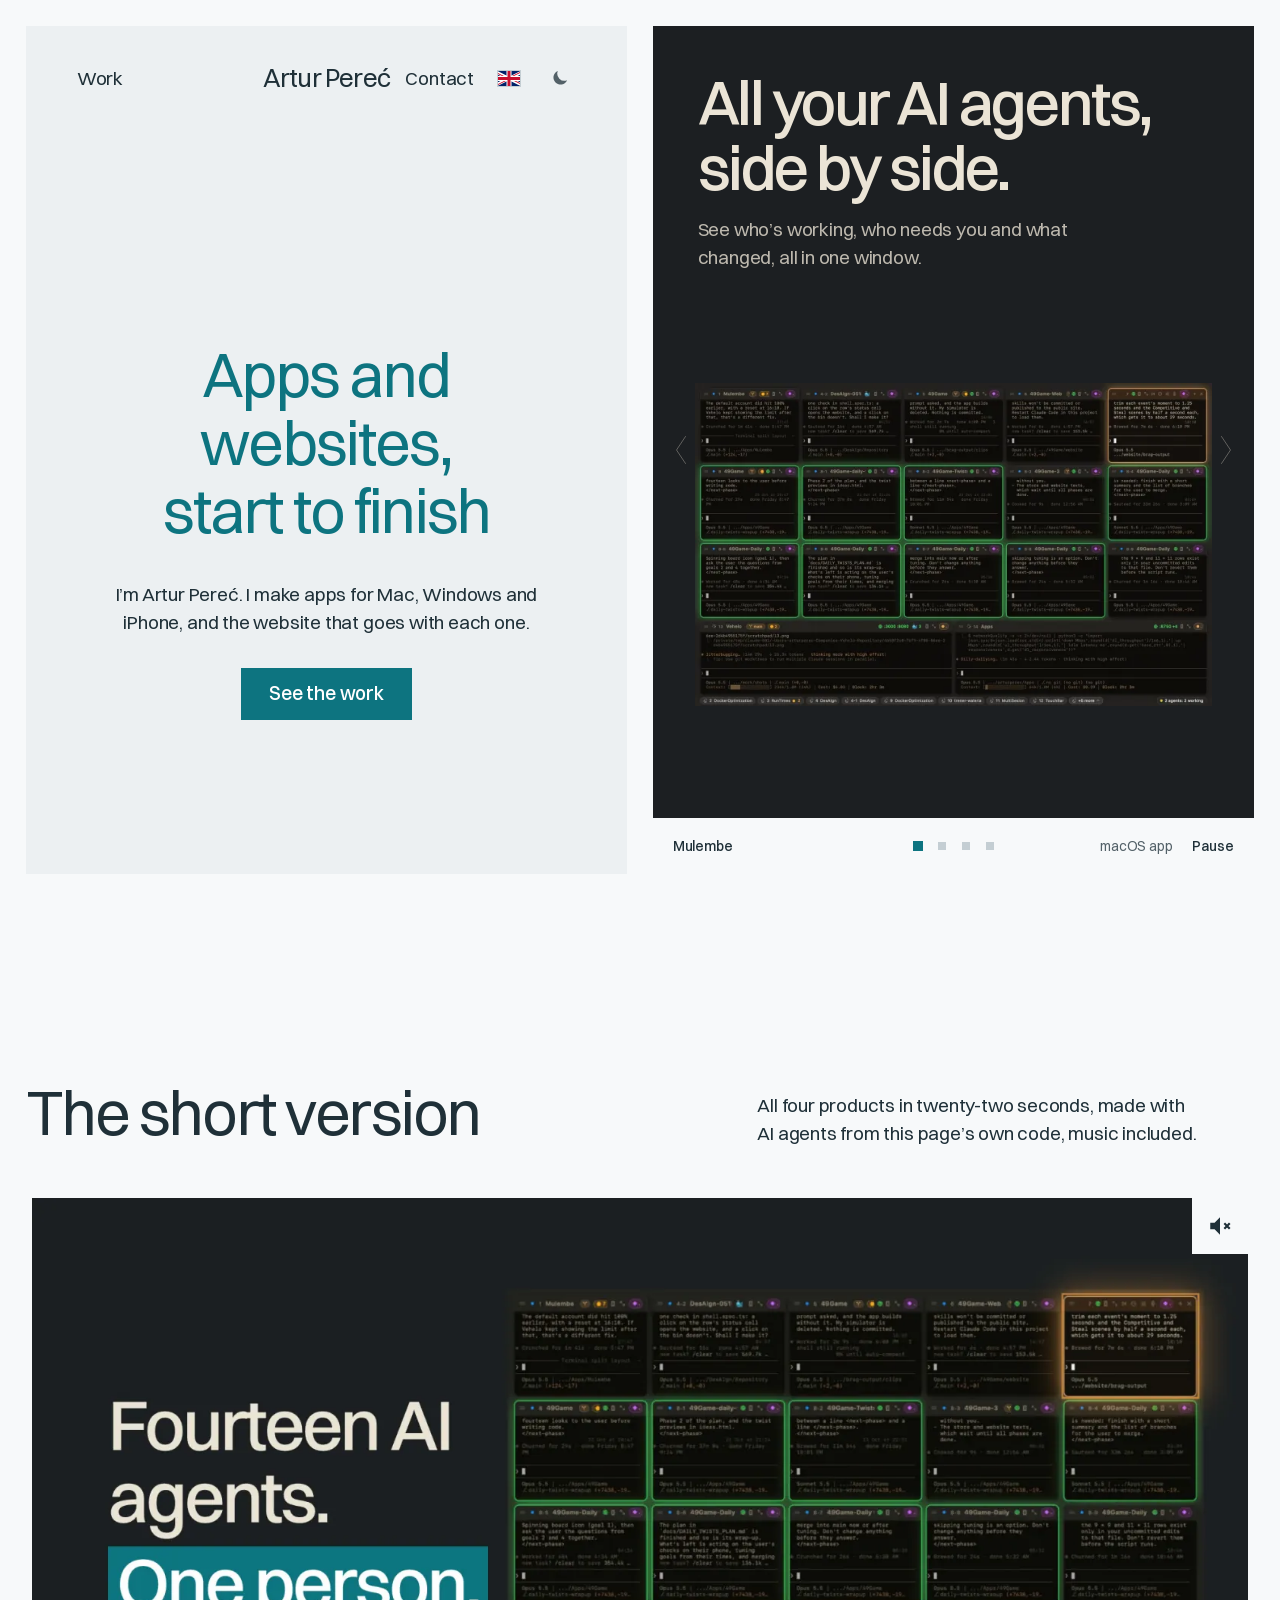
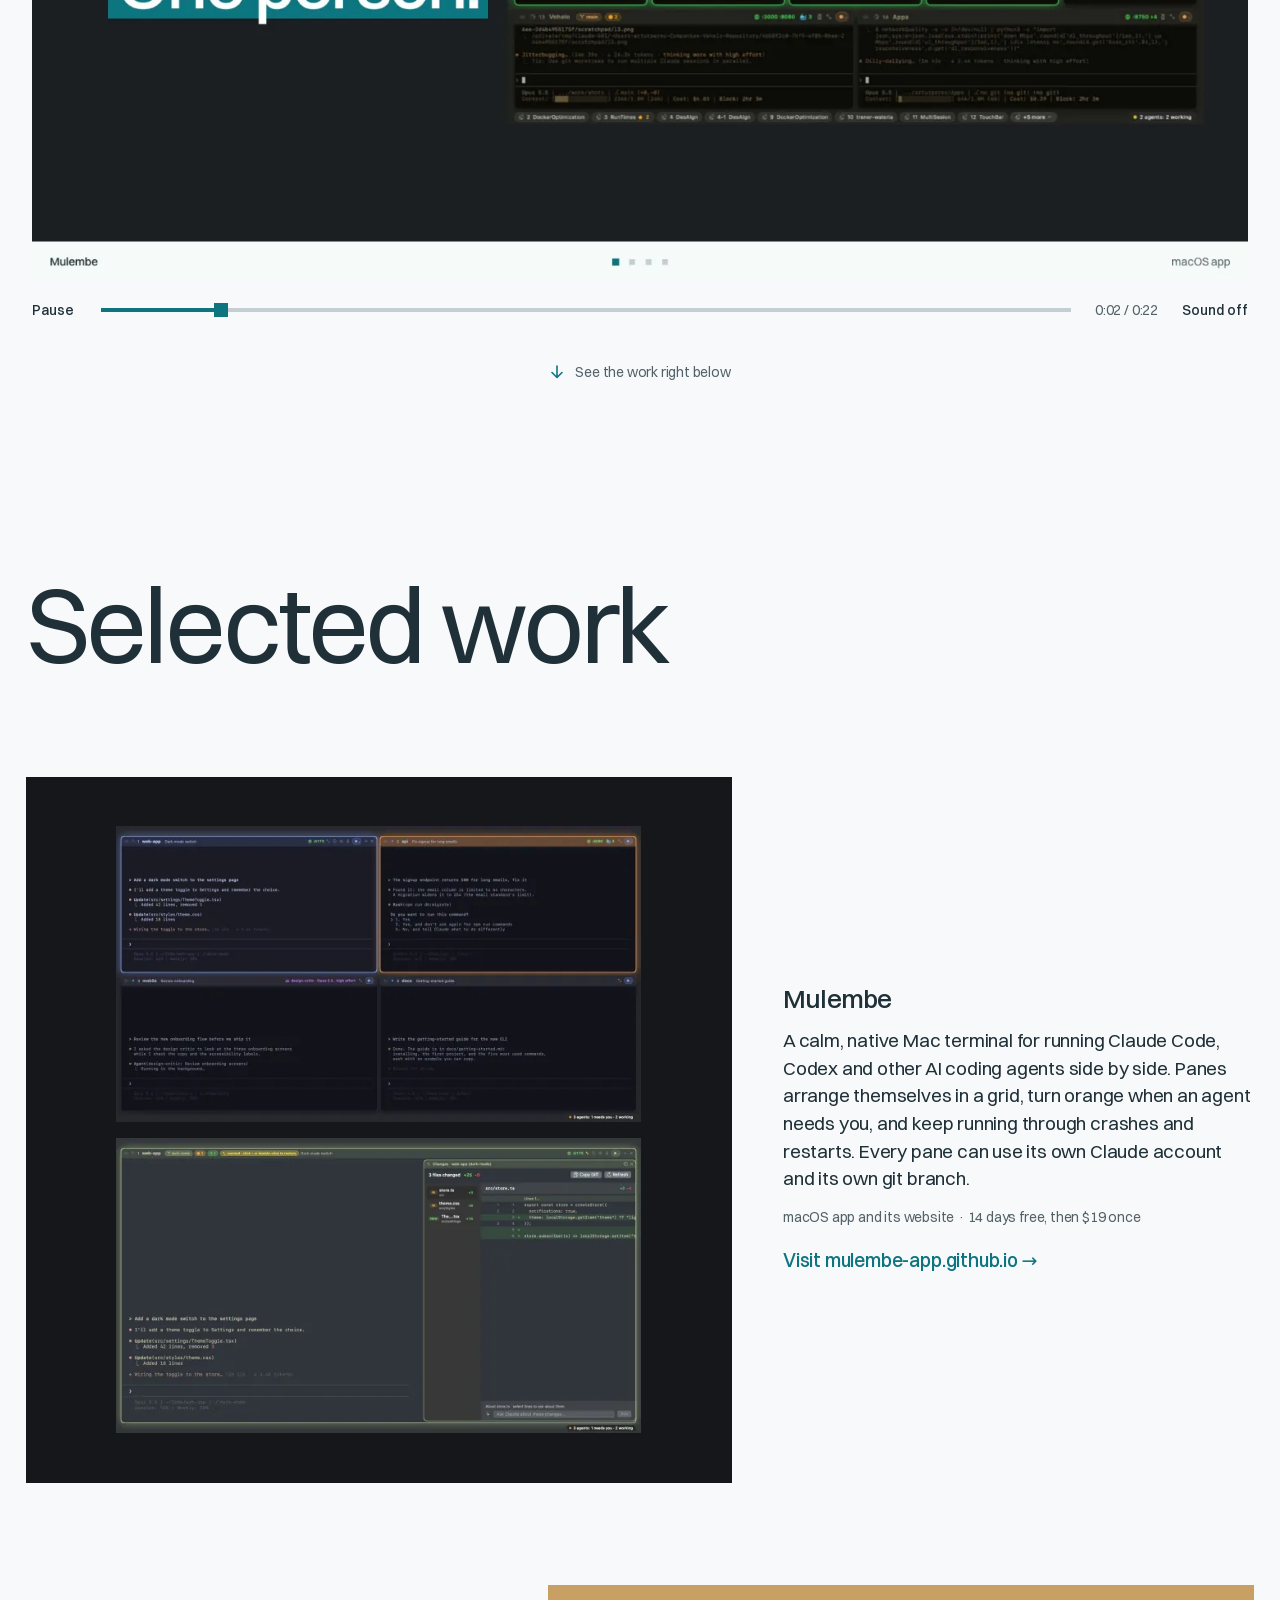
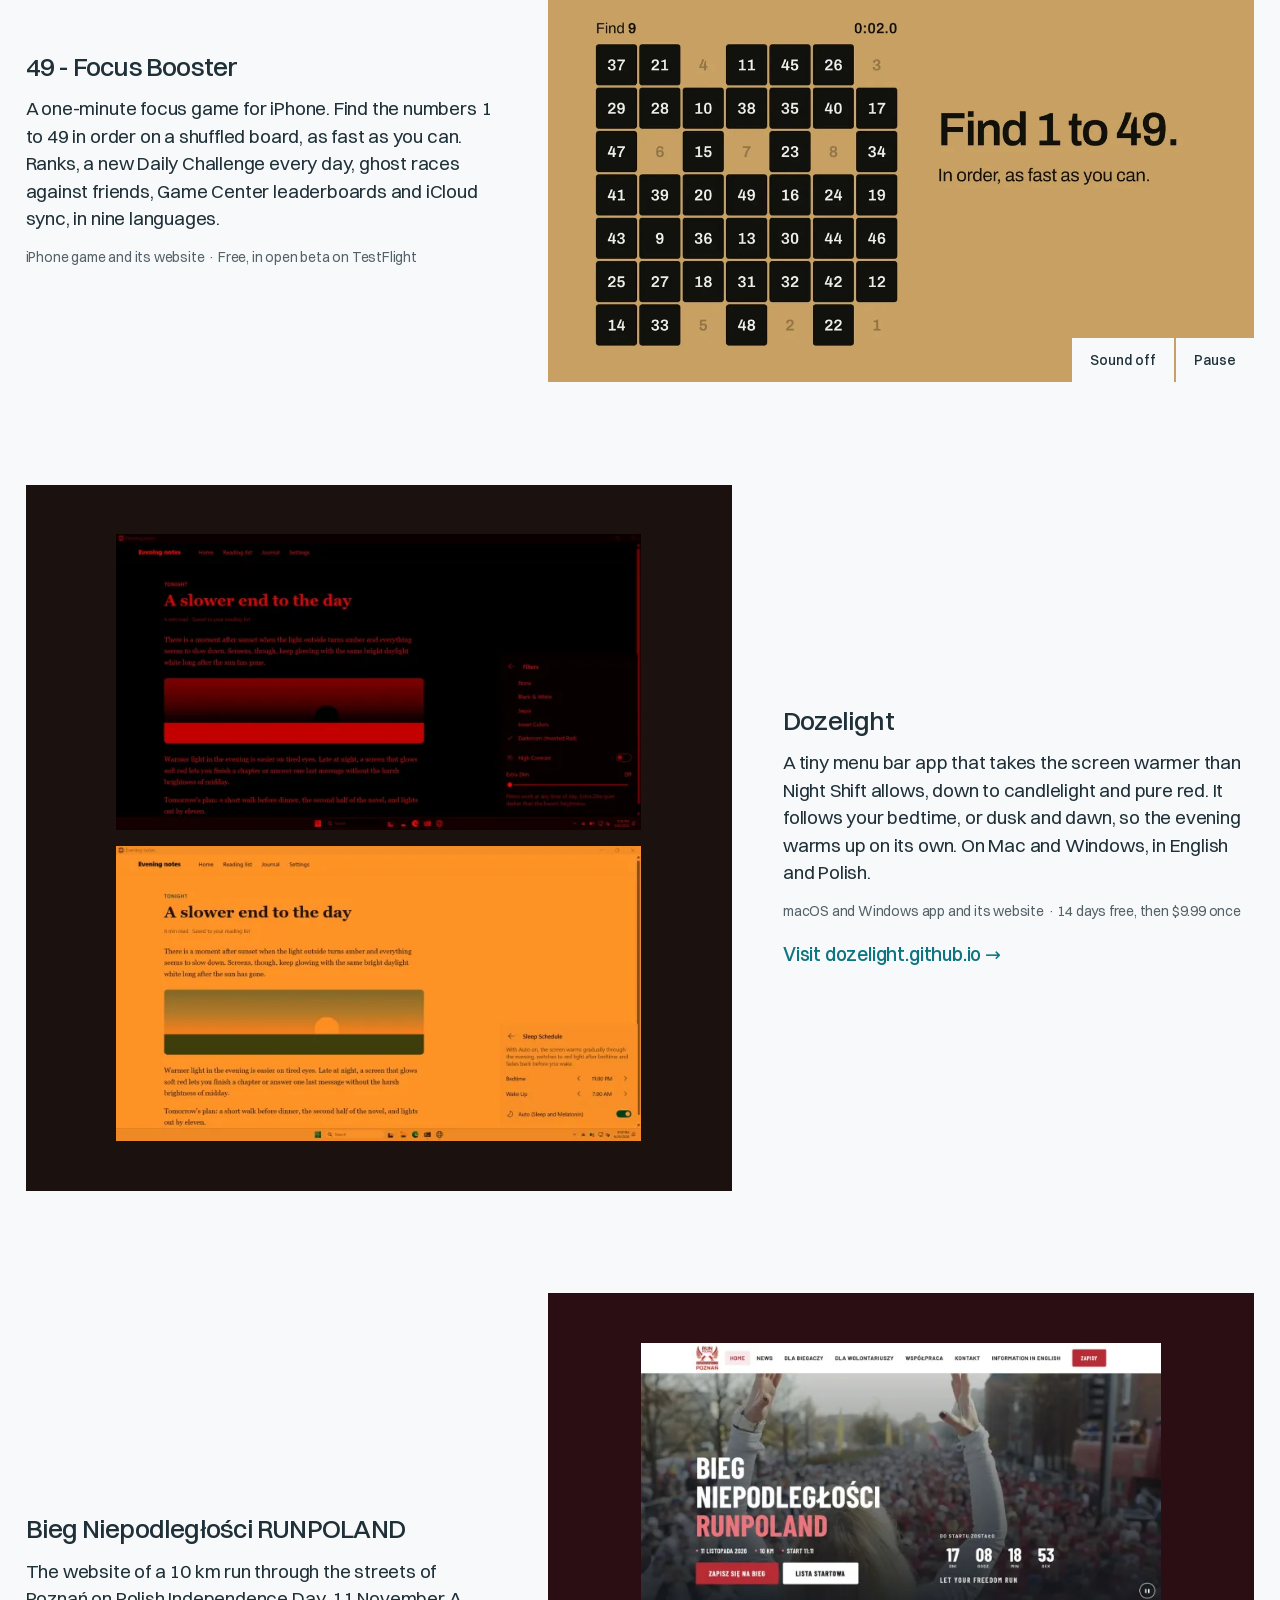
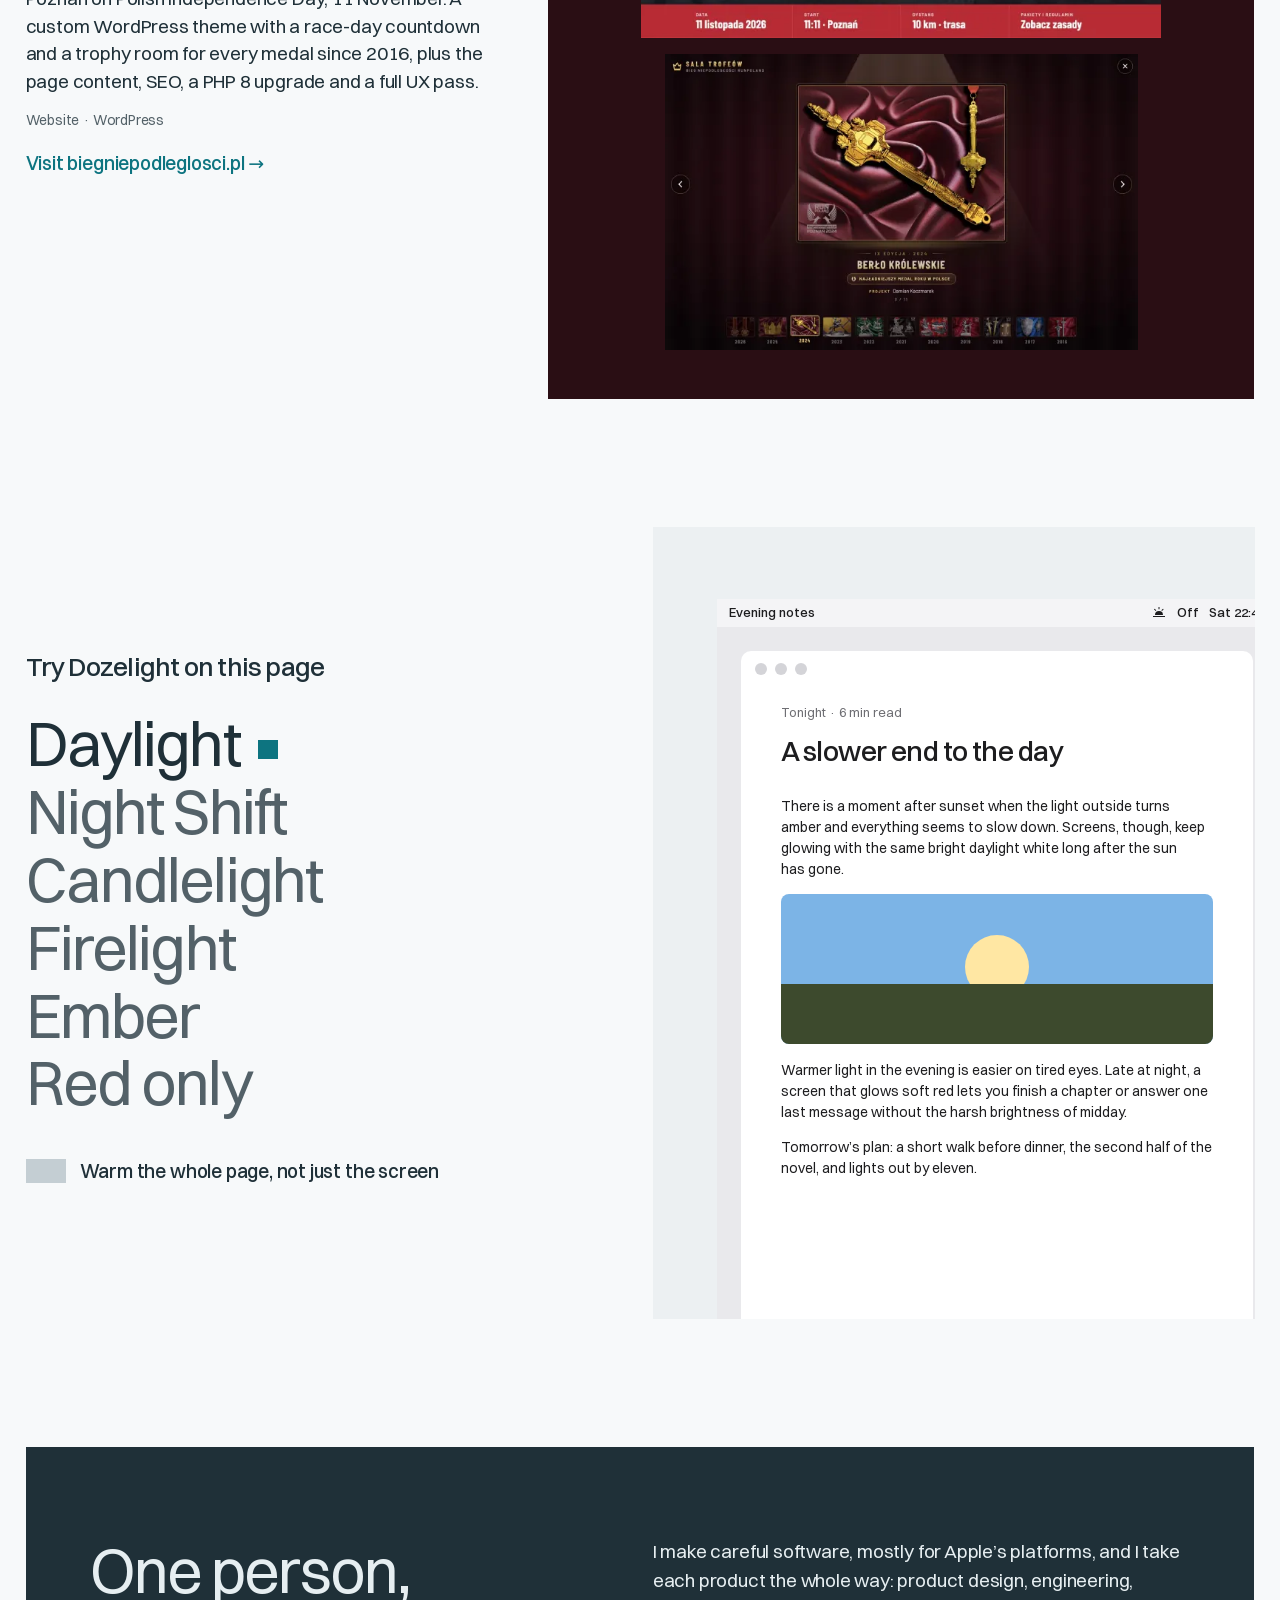
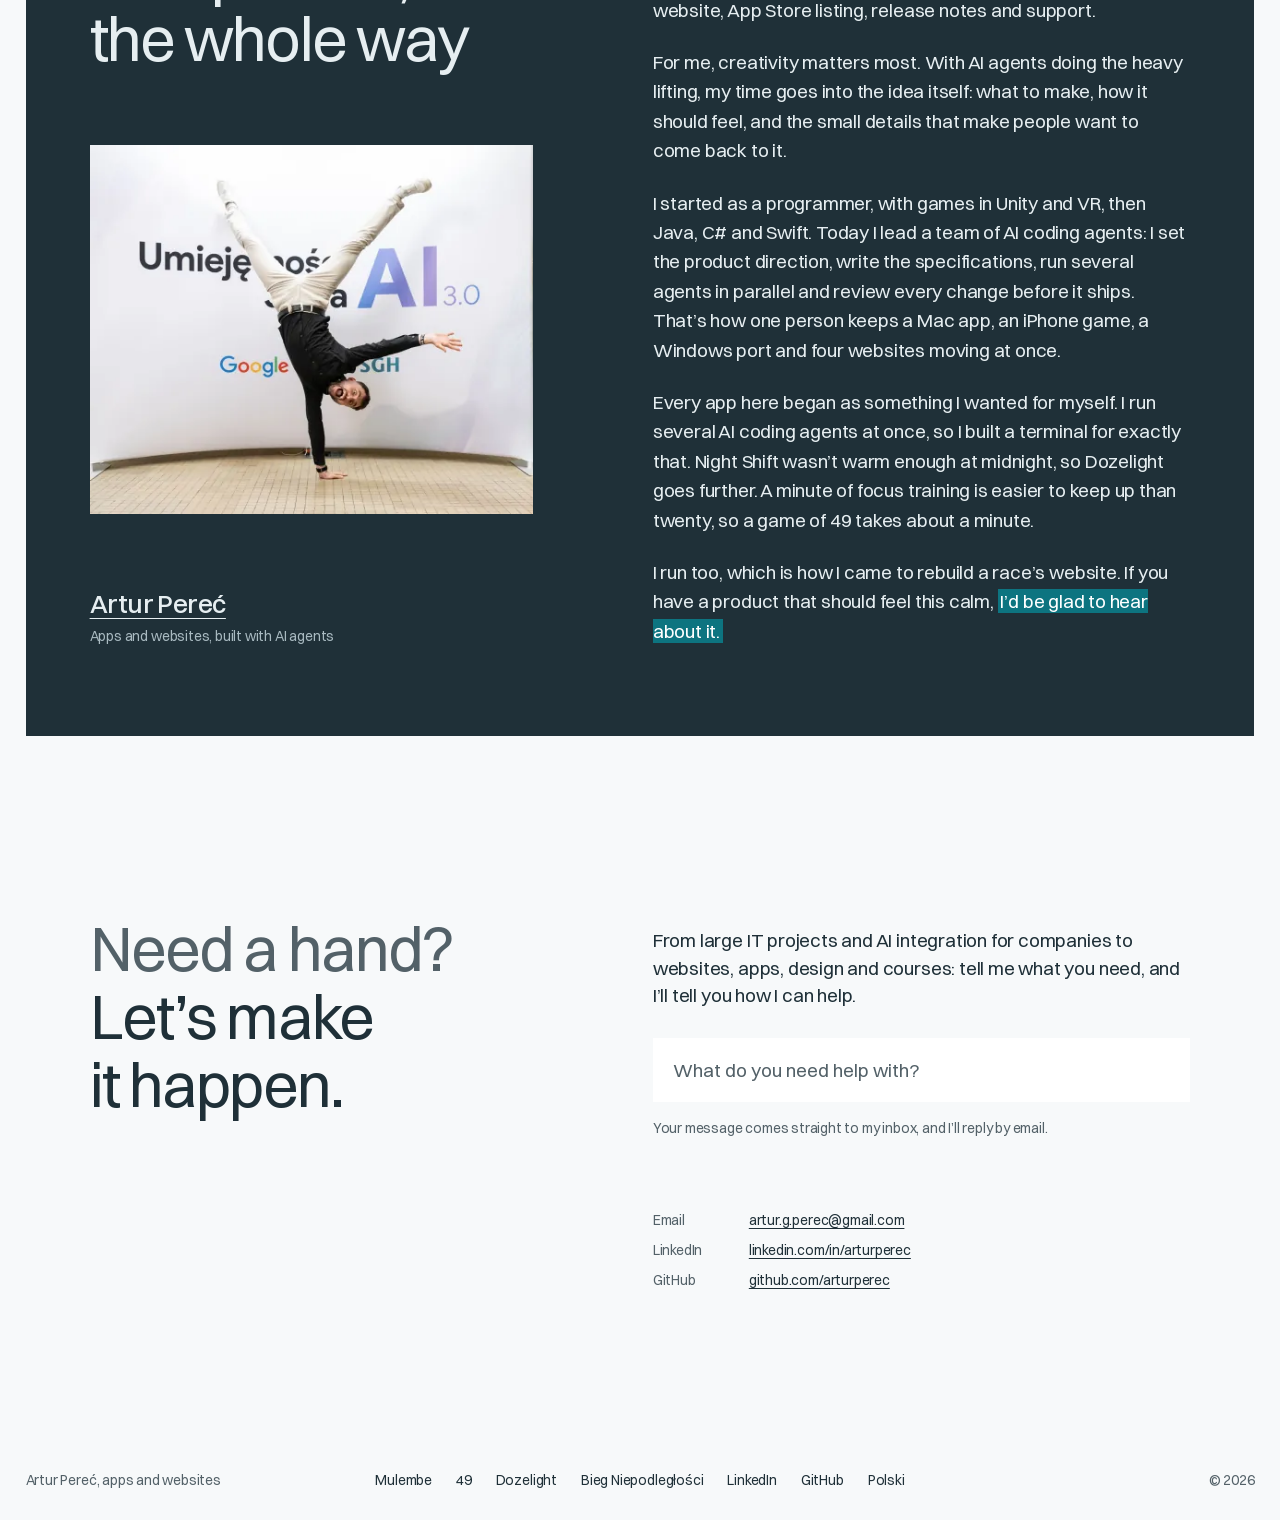
==== commit ed8243aa: "Flags for the language switch; Mulembe drawn as agent panes on the link preview cards Co-Authored-By" ====
--- a/index.html
+++ b/index.html
@@ -7,10 +7,10 @@
   <meta name="description" content="Artur Pereć makes apps for Mac, Windows and iPhone, and their websites: Mulembe, 49 - Focus Booster, Dozelight and the Bieg Niepodległości RUNPOLAND website.">
   <meta property="og:title" content="Artur Pereć · Mac, iPhone and Windows apps and websites">
   <meta property="og:description" content="Mulembe, 49 - Focus Booster, Dozelight and Bieg Niepodległości RUNPOLAND.">
-  <meta property="og:image" content="https://arturperec.github.io/assets/og-en.jpg">
+  <meta property="og:image" content="https://arturperec.github.io/assets/og-en.jpg?v=4">
   <meta property="og:image:width" content="2400">
   <meta property="og:image:height" content="1260">
-  <meta property="og:image:alt" content="Artur Pereć: apps and websites, start to finish. Apps for Mac, Windows and iPhone, and the website that goes with each one, beside a screenshot of Mulembe">
+  <meta property="og:image:alt" content="Artur Pereć: apps and websites, start to finish. Apps for Mac, Windows and iPhone, and the website that goes with each one, beside Mulembe’s agent panes, 49 - Focus Booster, Dozelight and the Bieg Niepodległości website">
   <meta property="og:url" content="https://arturperec.github.io/">
   <meta property="og:site_name" content="Artur Pereć">
   <meta name="twitter:card" content="summary_large_image">
@@ -30,7 +30,7 @@
   <link rel="preload" as="image" imagesrcset="assets/img/mulembe-overview-480.webp 480w, assets/img/mulembe-overview-640.webp 640w, assets/img/mulembe-overview-800.webp 800w, assets/img/mulembe-overview-1200.webp 1200w, assets/img/mulembe-overview-1600.webp 1600w" imagesizes="(max-width: 899px) 82vw, 41vw" fetchpriority="high">
   <link rel="preload" href="assets/fonts/switzer-400.woff2" as="font" type="font/woff2" crossorigin>
   <!-- Bump ?v= on each deploy, so no browser pairs a new page with an old cached stylesheet or script -->
-  <link rel="stylesheet" href="style.css?v=16">
+  <link rel="stylesheet" href="style.css?v=17">
   <!-- Who this is and what he made, for search engines and AI assistants: the person, the four products and the film -->
   <script type="application/ld+json">
   {
@@ -68,7 +68,7 @@
         "dateModified": "2026-10-25",
         "primaryImageOfPage": {
           "@type": "ImageObject",
-          "url": "https://arturperec.github.io/assets/og-en.jpg",
+          "url": "https://arturperec.github.io/assets/og-en.jpg?v=4",
           "width": 2400,
           "height": 1260
         }
@@ -172,6 +172,8 @@
   </script>
 </head>
 <body>
+  <!-- The flag of this page's language, for the language switch: drawn here because Windows shows no flag emoji -->
+  <svg width="0" height="0" style="position: absolute" aria-hidden="true"><symbol id="flag" viewBox="0 0 60 30" preserveAspectRatio="xMidYMid slice"><clipPath id="flag-gb-t"><path d="M30 15h30v15zv15h-30zh-30v-15zv-15h30z"/></clipPath><path d="M0 0v30h60V0z" fill="#012169"/><path d="M0 0l60 30m0-30L0 30" stroke="#fff" stroke-width="6"/><path d="M0 0l60 30m0-30L0 30" clip-path="url(#flag-gb-t)" stroke="#c8102e" stroke-width="4"/><path d="M30 0v30M0 15h60" stroke="#fff" stroke-width="10"/><path d="M30 0v30M0 15h60" stroke="#c8102e" stroke-width="6"/></symbol></svg>
   <a class="skip" href="#work">Skip to the work</a>
   <!-- Dozelight demo: the radios live at the top so :has() can tint the whole page from anywhere -->
   <div class="page-tint" aria-hidden="true"></div>
@@ -195,7 +197,7 @@
       </ul>
     </details>
     <span class="site-bar-end">
-      <a class="lang-switch" href="pl/" hreflang="pl" lang="pl" aria-label="Polski">PL</a>
+      <a class="lang-switch" href="pl/" hreflang="pl" title="Polski"><svg class="flag" aria-hidden="true"><use href="#flag"/></svg><span class="sr-only">English, switch to Polish</span></a>
       <button class="theme-switch" type="button" aria-label="Dark theme" aria-pressed="false" hidden><svg class="theme-moon" viewBox="0 0 24 24" aria-hidden="true"><path d="M20.5 14.6A8.5 8.5 0 0 1 9.4 3.5a8.5 8.5 0 1 0 11.1 11.1z"/></svg><svg class="theme-sun" viewBox="0 0 24 24" aria-hidden="true"><circle cx="12" cy="12" r="4.5"/><path d="M12 1.5v3M12 19.5v3M1.5 12h3M19.5 12h3M4.6 4.6l2.1 2.1M17.3 17.3l2.1 2.1M4.6 19.4l2.1-2.1M17.3 6.7l2.1-2.1" stroke="currentColor" stroke-width="1.8" stroke-linecap="round"/></svg></button>
       <a class="site-bar-contact" href="#contact">Contact</a>
     </span>
@@ -208,7 +210,7 @@
         <a class="wordmark" href="#about" translate="no">Artur Pereć</a>
         <span class="hero-nav-end">
           <a href="#contact">Contact</a>
-          <a class="lang-switch" href="pl/" hreflang="pl" lang="pl" aria-label="Polski">PL</a>
+          <a class="lang-switch" href="pl/" hreflang="pl" title="Polski"><svg class="flag" aria-hidden="true"><use href="#flag"/></svg><span class="sr-only">English, switch to Polish</span></a>
           <button class="theme-switch" type="button" aria-label="Dark theme" aria-pressed="false" hidden><svg class="theme-moon" viewBox="0 0 24 24" aria-hidden="true"><path d="M20.5 14.6A8.5 8.5 0 0 1 9.4 3.5a8.5 8.5 0 1 0 11.1 11.1z"/></svg><svg class="theme-sun" viewBox="0 0 24 24" aria-hidden="true"><circle cx="12" cy="12" r="4.5"/><path d="M12 1.5v3M12 19.5v3M1.5 12h3M19.5 12h3M4.6 4.6l2.1 2.1M17.3 17.3l2.1 2.1M4.6 19.4l2.1-2.1M17.3 6.7l2.1-2.1" stroke="currentColor" stroke-width="1.8" stroke-linecap="round"/></svg></button>
         </span>
       </nav>
@@ -495,6 +497,6 @@
     Back to the top
   </button>
 
-  <script src="script.js?v=16" defer></script>
+  <script src="script.js?v=17" defer></script>
 </body>
 </html>
--- a/style.css
+++ b/style.css
@@ -201,8 +201,10 @@
 .hero-nav a:last-child { justify-self: end; }
 .hero-nav-end { justify-self: end; display: flex; align-items: center; gap: 1.5rem; }
 
-/* EN / PL: the other language, named in that language */
-.lang-switch { color: var(--muted); }
+/* The flag of the page's language; a click opens the other one */
+.lang-switch { display: inline-flex; align-items: center; min-height: 2.75rem; }
+.lang-switch .flag { display: block; width: 1.375rem; height: .9375rem; outline: 1px solid var(--line); transition: transform .2s var(--ease); } /* the hairline keeps the white of the Polish flag visible on the page */
+.lang-switch:hover .flag { transform: scale(1.1); }
 
 /* The moon turns the page dark, the sun turns it light again */
 .theme-switch {
@@ -975,7 +977,7 @@
   .site-bar-menu ul a { display: flex; align-items: center; min-height: 3rem; }
   .site-bar-contact { min-height: 2.25rem; padding: 0 .875rem; }
   .site-bar-end { gap: .5rem; }
-  .site-bar-end .lang-switch { padding: 0 .25rem; }
+  .site-bar-end .lang-switch { padding: 0 .125rem; }
   /* The hero nav carries the language switch too, so the name takes the space left between the ends */
   .hero-nav { grid-template-columns: auto 1fr auto; gap: .75rem; }
   .hero-nav .wordmark { justify-self: center; }
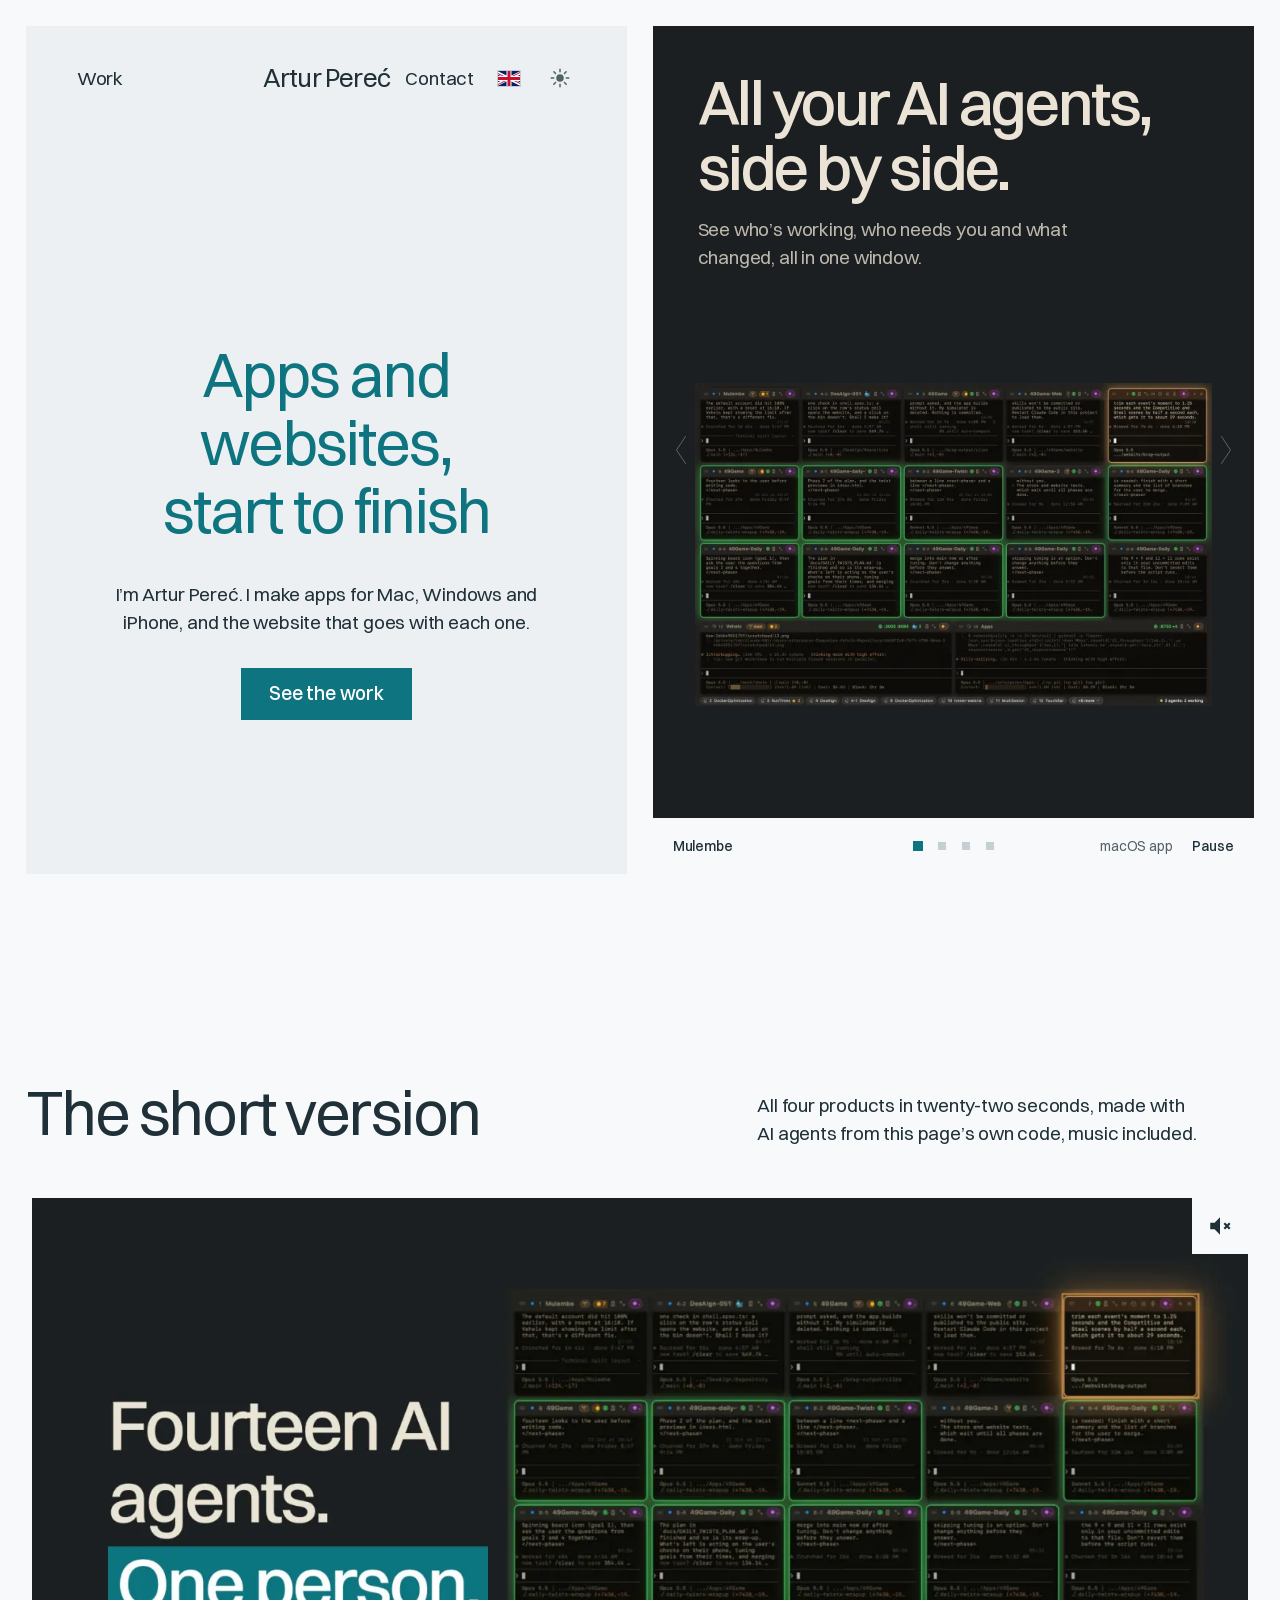
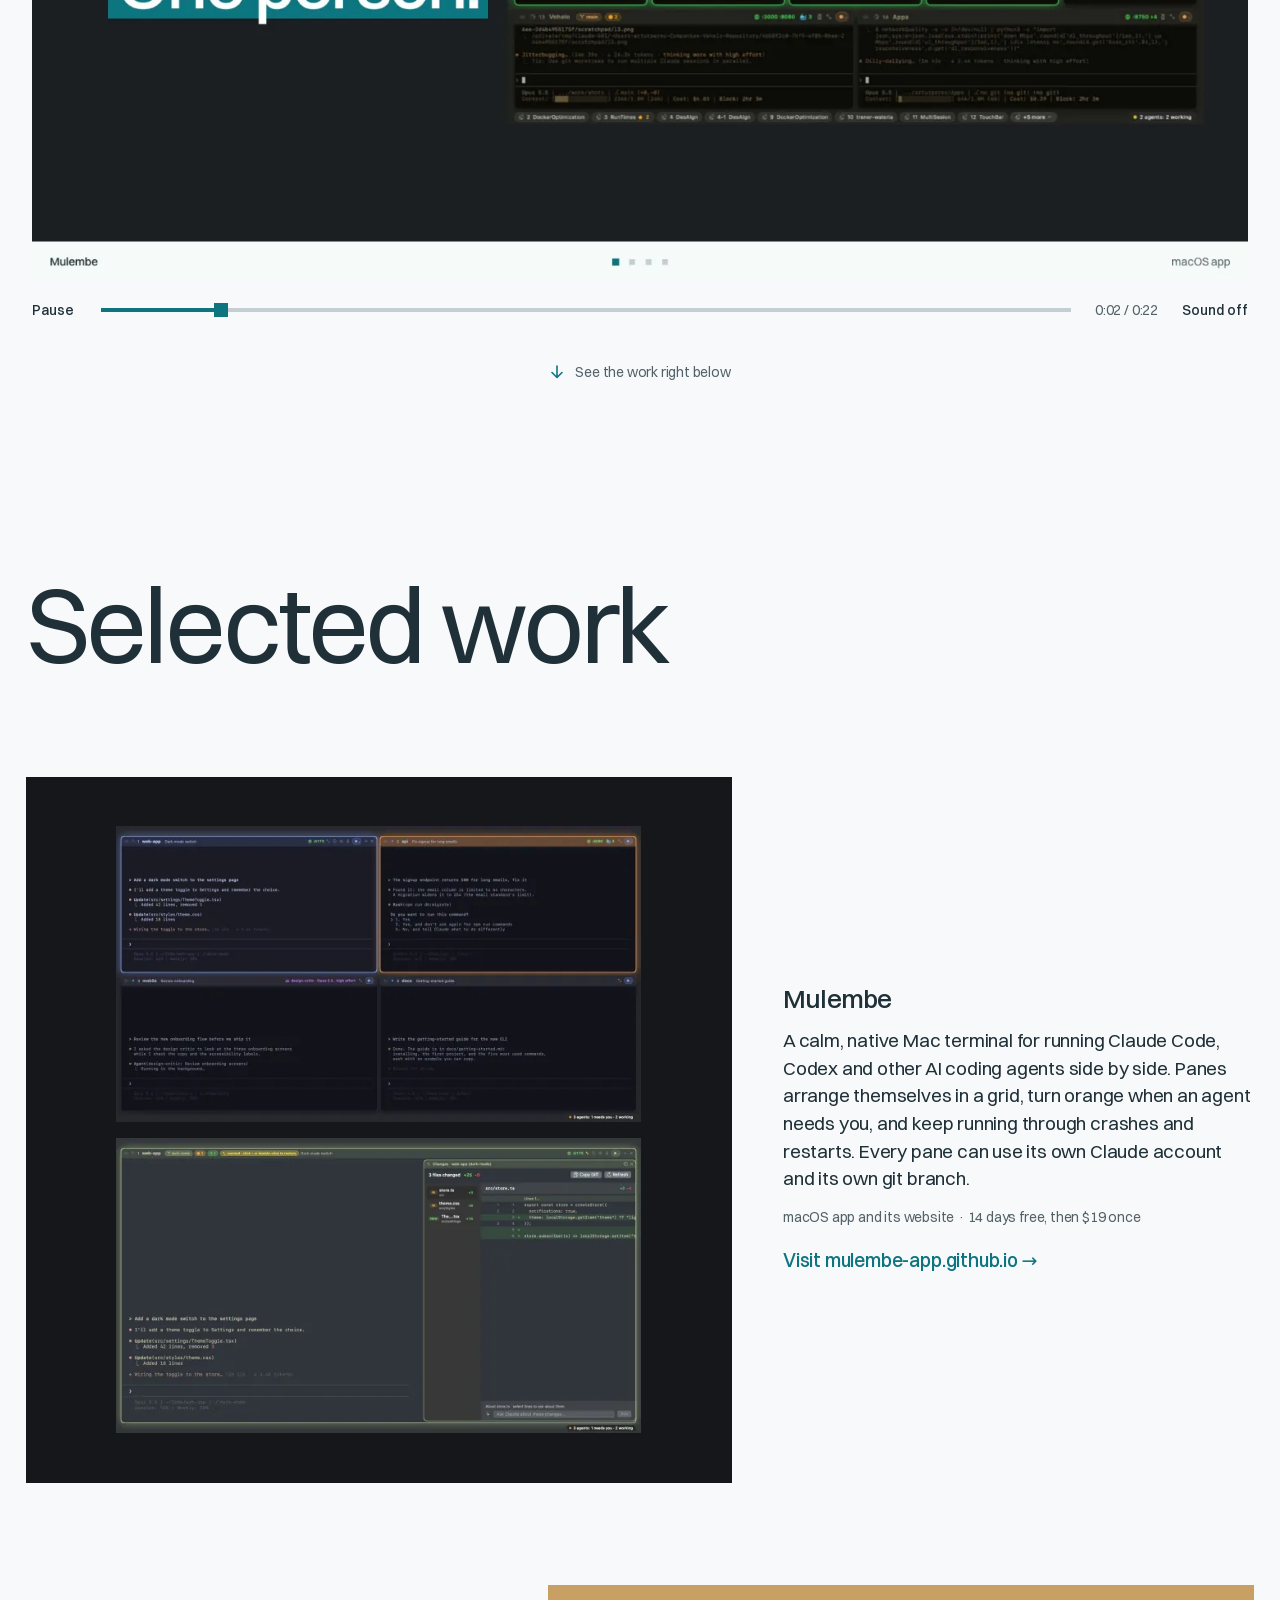
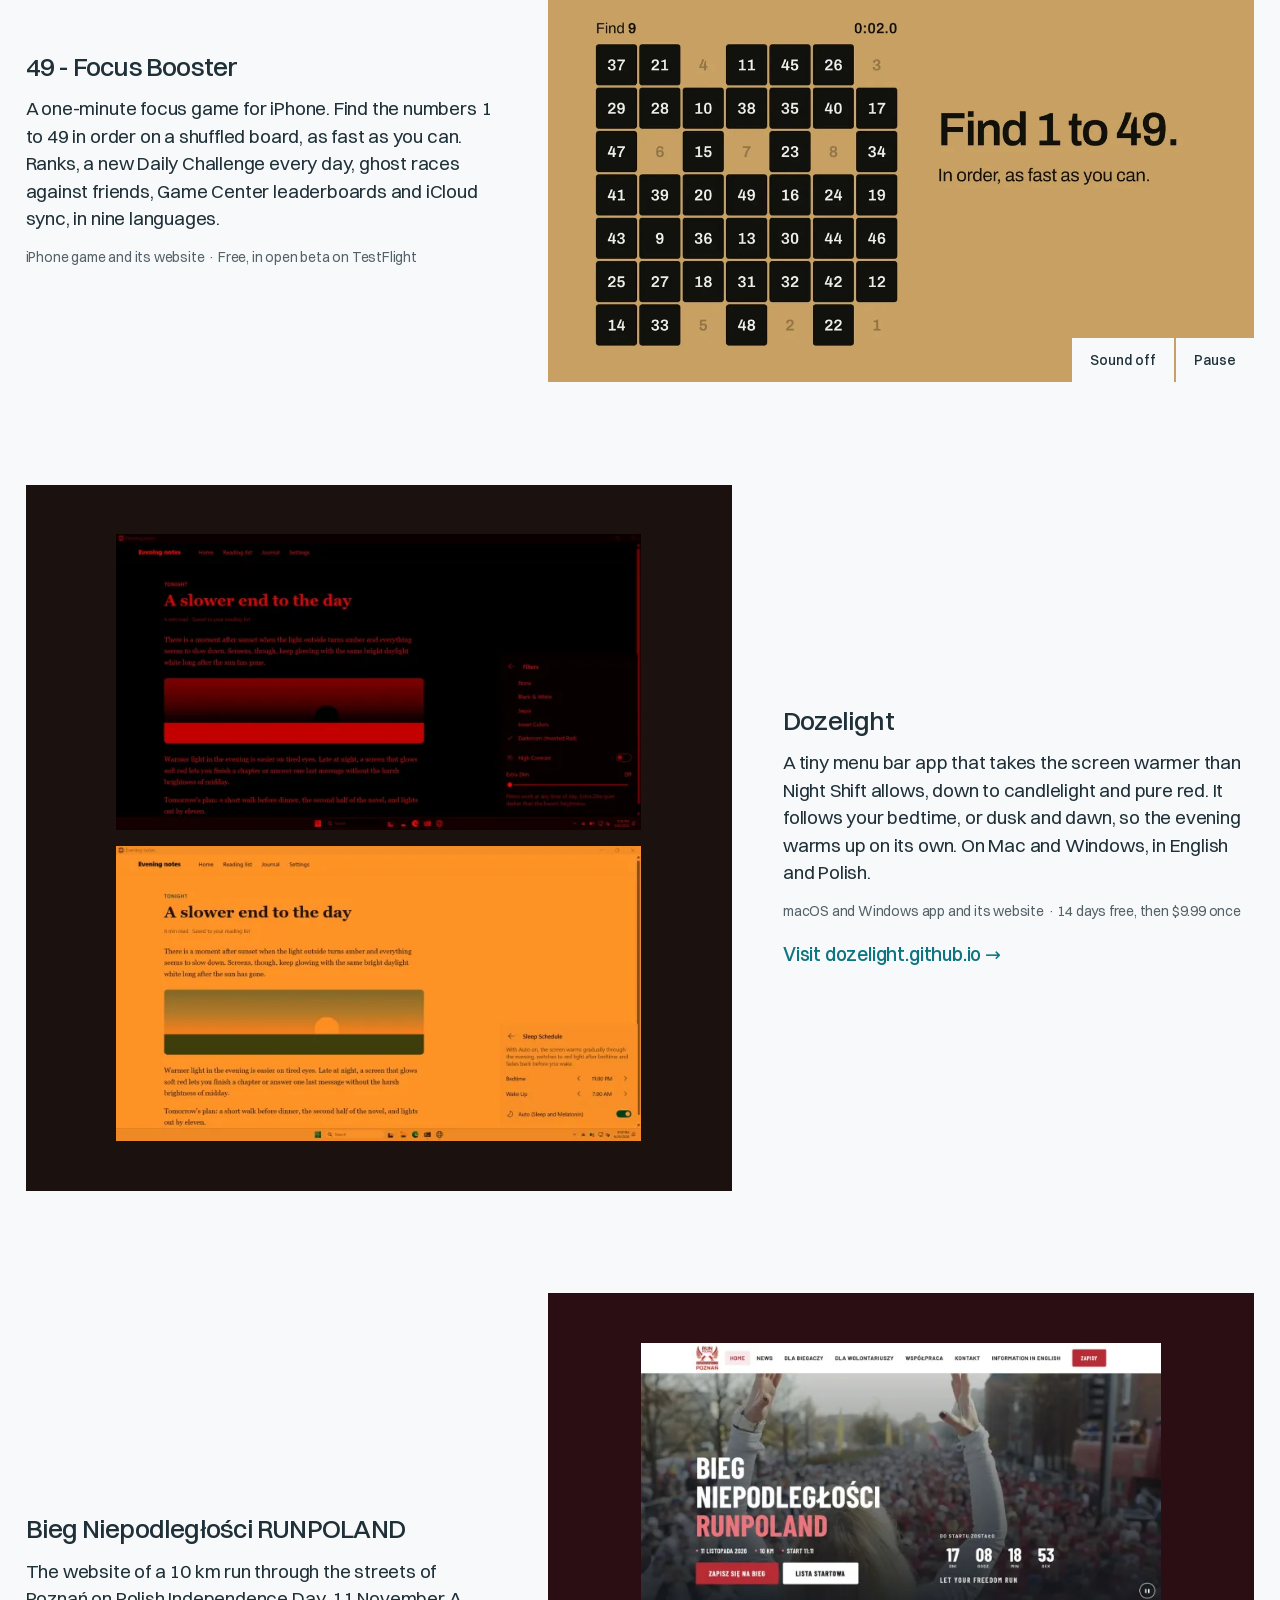
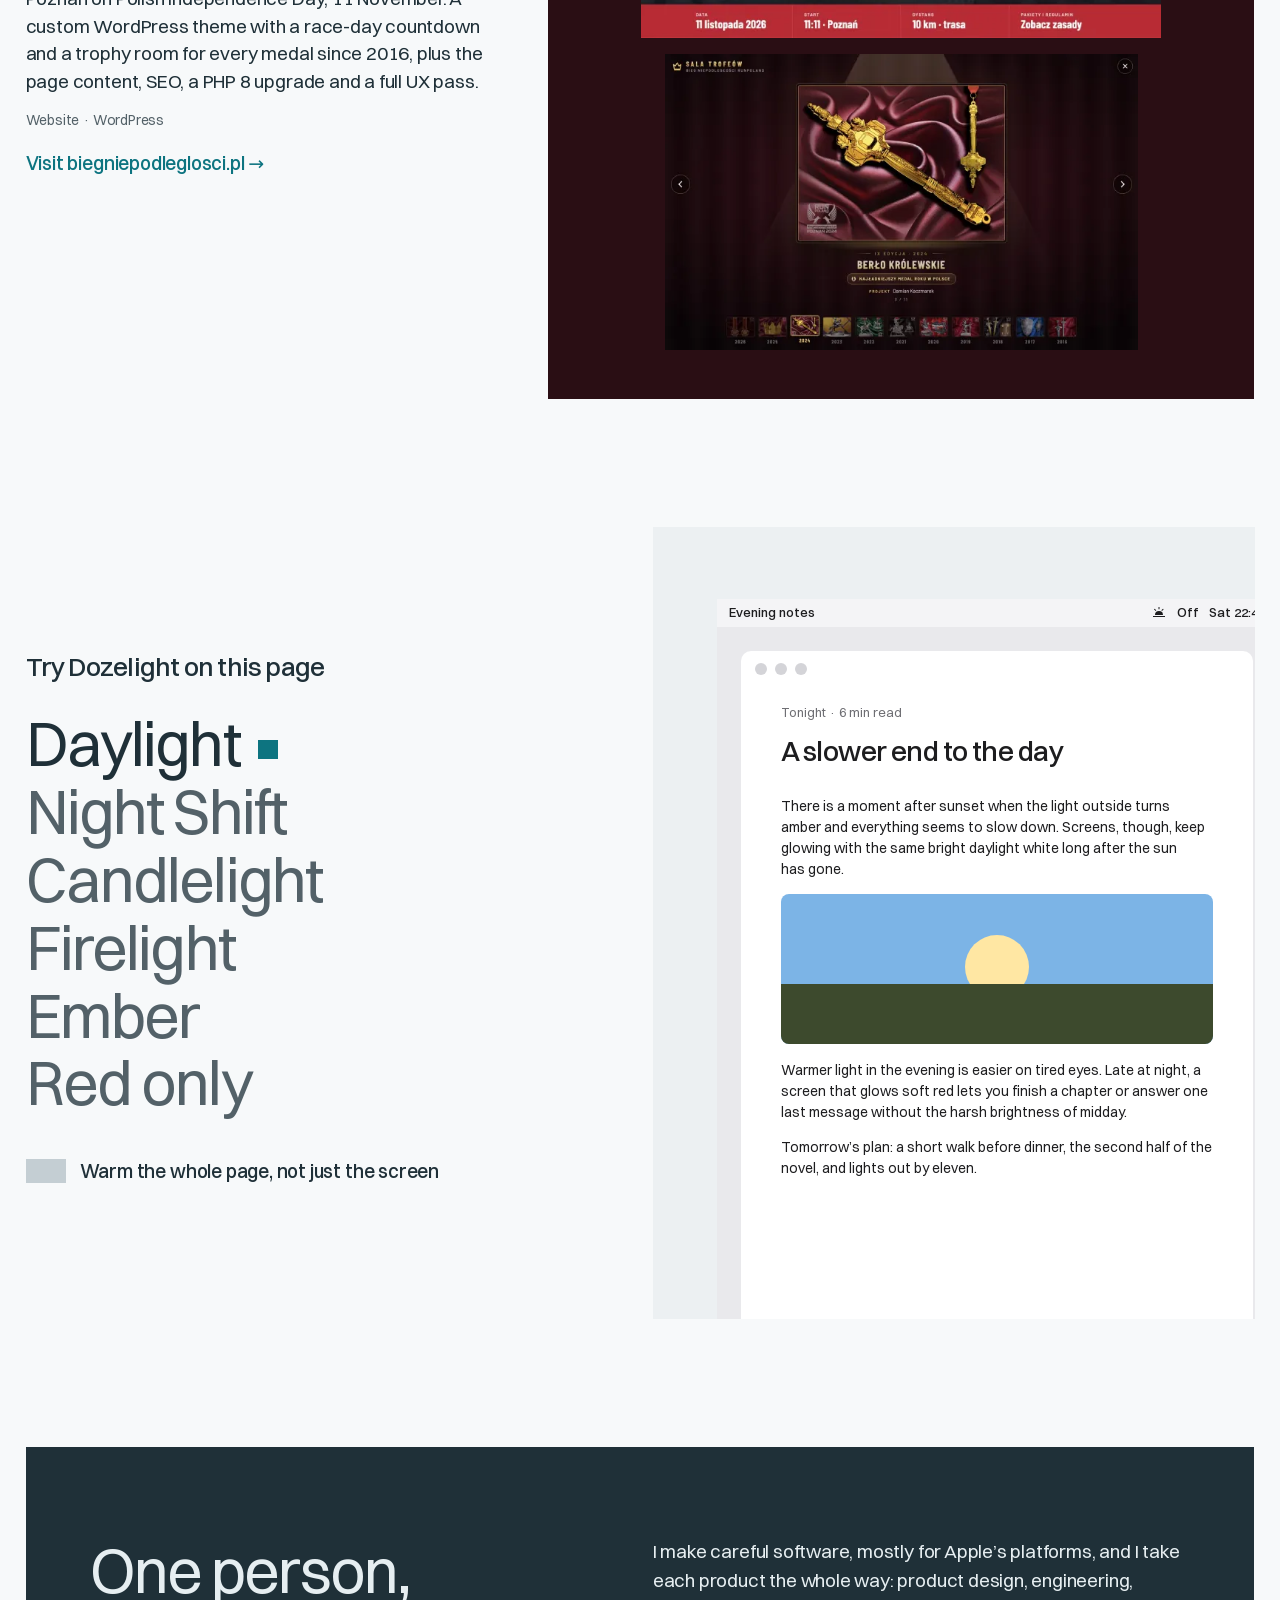
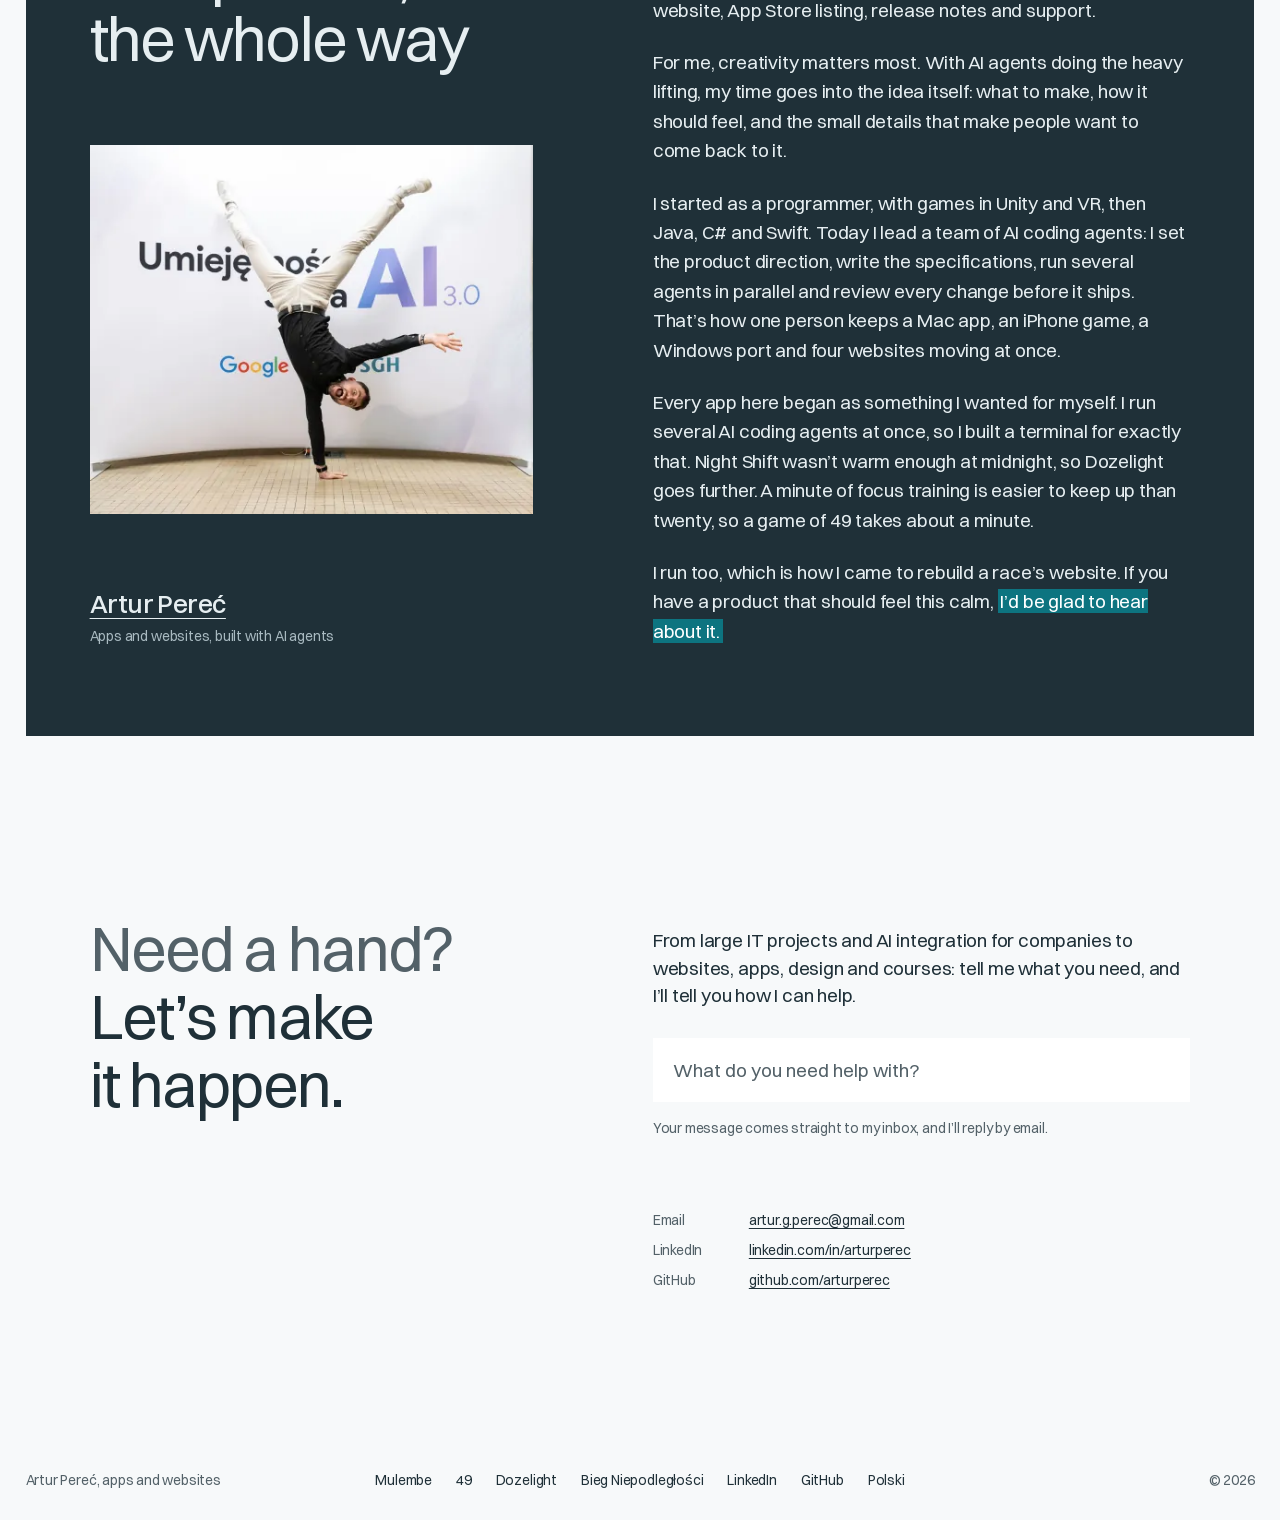
==== commit 1512ebde: "Theme icon shows the current mode: sun in light, moon in dark Co-Authored-By: Claude Opus 5.5 <norep" ====
--- a/index.html
+++ b/index.html
@@ -30,7 +30,7 @@
   <link rel="preload" as="image" imagesrcset="assets/img/mulembe-overview-480.webp 480w, assets/img/mulembe-overview-640.webp 640w, assets/img/mulembe-overview-800.webp 800w, assets/img/mulembe-overview-1200.webp 1200w, assets/img/mulembe-overview-1600.webp 1600w" imagesizes="(max-width: 899px) 82vw, 41vw" fetchpriority="high">
   <link rel="preload" href="assets/fonts/switzer-400.woff2" as="font" type="font/woff2" crossorigin>
   <!-- Bump ?v= on each deploy, so no browser pairs a new page with an old cached stylesheet or script -->
-  <link rel="stylesheet" href="style.css?v=17">
+  <link rel="stylesheet" href="style.css?v=18">
   <!-- Who this is and what he made, for search engines and AI assistants: the person, the four products and the film -->
   <script type="application/ld+json">
   {
@@ -497,6 +497,6 @@
     Back to the top
   </button>
 
-  <script src="script.js?v=17" defer></script>
+  <script src="script.js?v=18" defer></script>
 </body>
 </html>
--- a/style.css
+++ b/style.css
@@ -206,7 +206,7 @@
 .lang-switch .flag { display: block; width: 1.375rem; height: .9375rem; outline: 1px solid var(--line); transition: transform .2s var(--ease); } /* the hairline keeps the white of the Polish flag visible on the page */
 .lang-switch:hover .flag { transform: scale(1.1); }
 
-/* The moon turns the page dark, the sun turns it light again */
+/* The icon shows the mode the page is in, like the flag beside it: the sun in light, the moon in dark */
 .theme-switch {
   display: grid;
   place-items: center;
@@ -223,9 +223,9 @@
 .theme-switch:hover { color: var(--accent); }
 .theme-switch[hidden] { display: none; } /* it only shows once the script can run it */
 .theme-switch svg { width: 1.25rem; height: 1.25rem; fill: currentColor; }
-.theme-switch .theme-sun,
-.theme-switch[aria-pressed="true"] .theme-moon { display: none; }
-.theme-switch[aria-pressed="true"] .theme-sun { display: block; }
+.theme-switch .theme-moon,
+.theme-switch[aria-pressed="true"] .theme-sun { display: none; }
+.theme-switch[aria-pressed="true"] .theme-moon { display: block; }
 
 .wordmark { font-size: var(--step-lead); letter-spacing: -0.03em; }
 
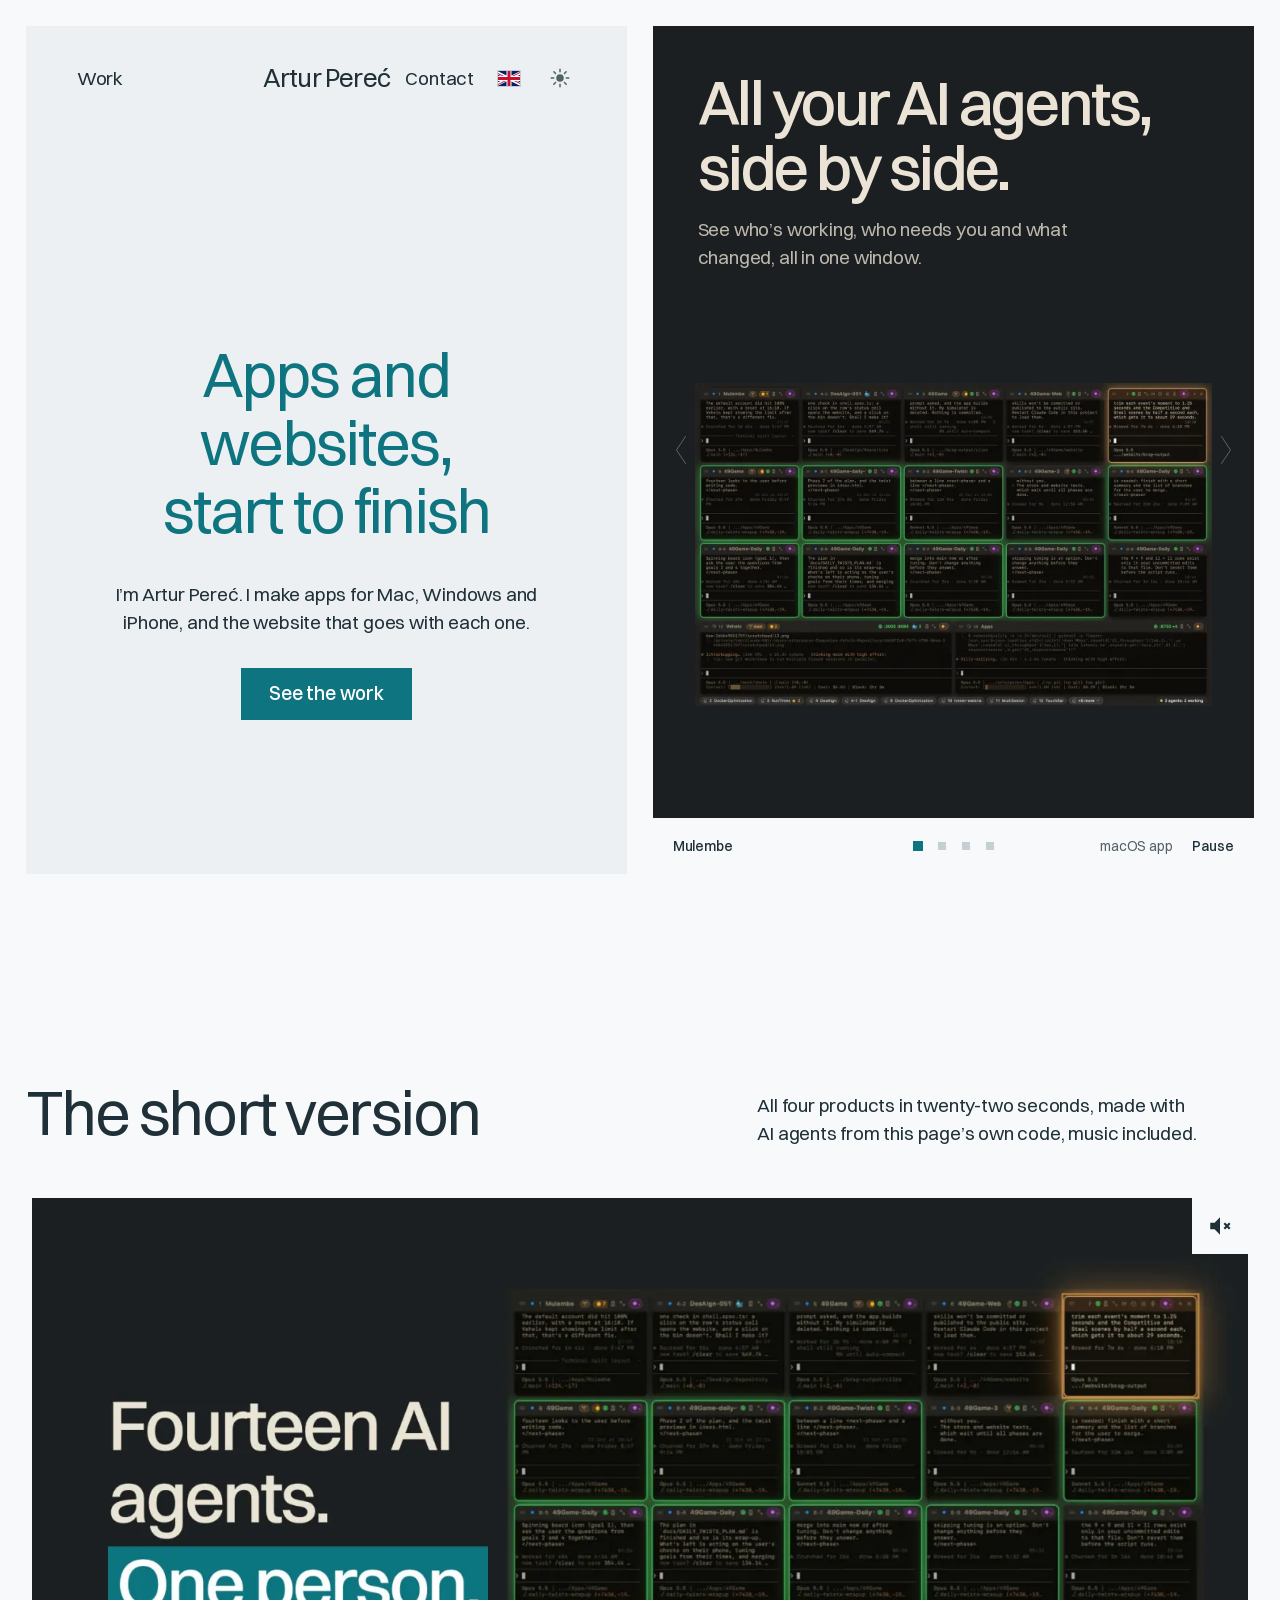
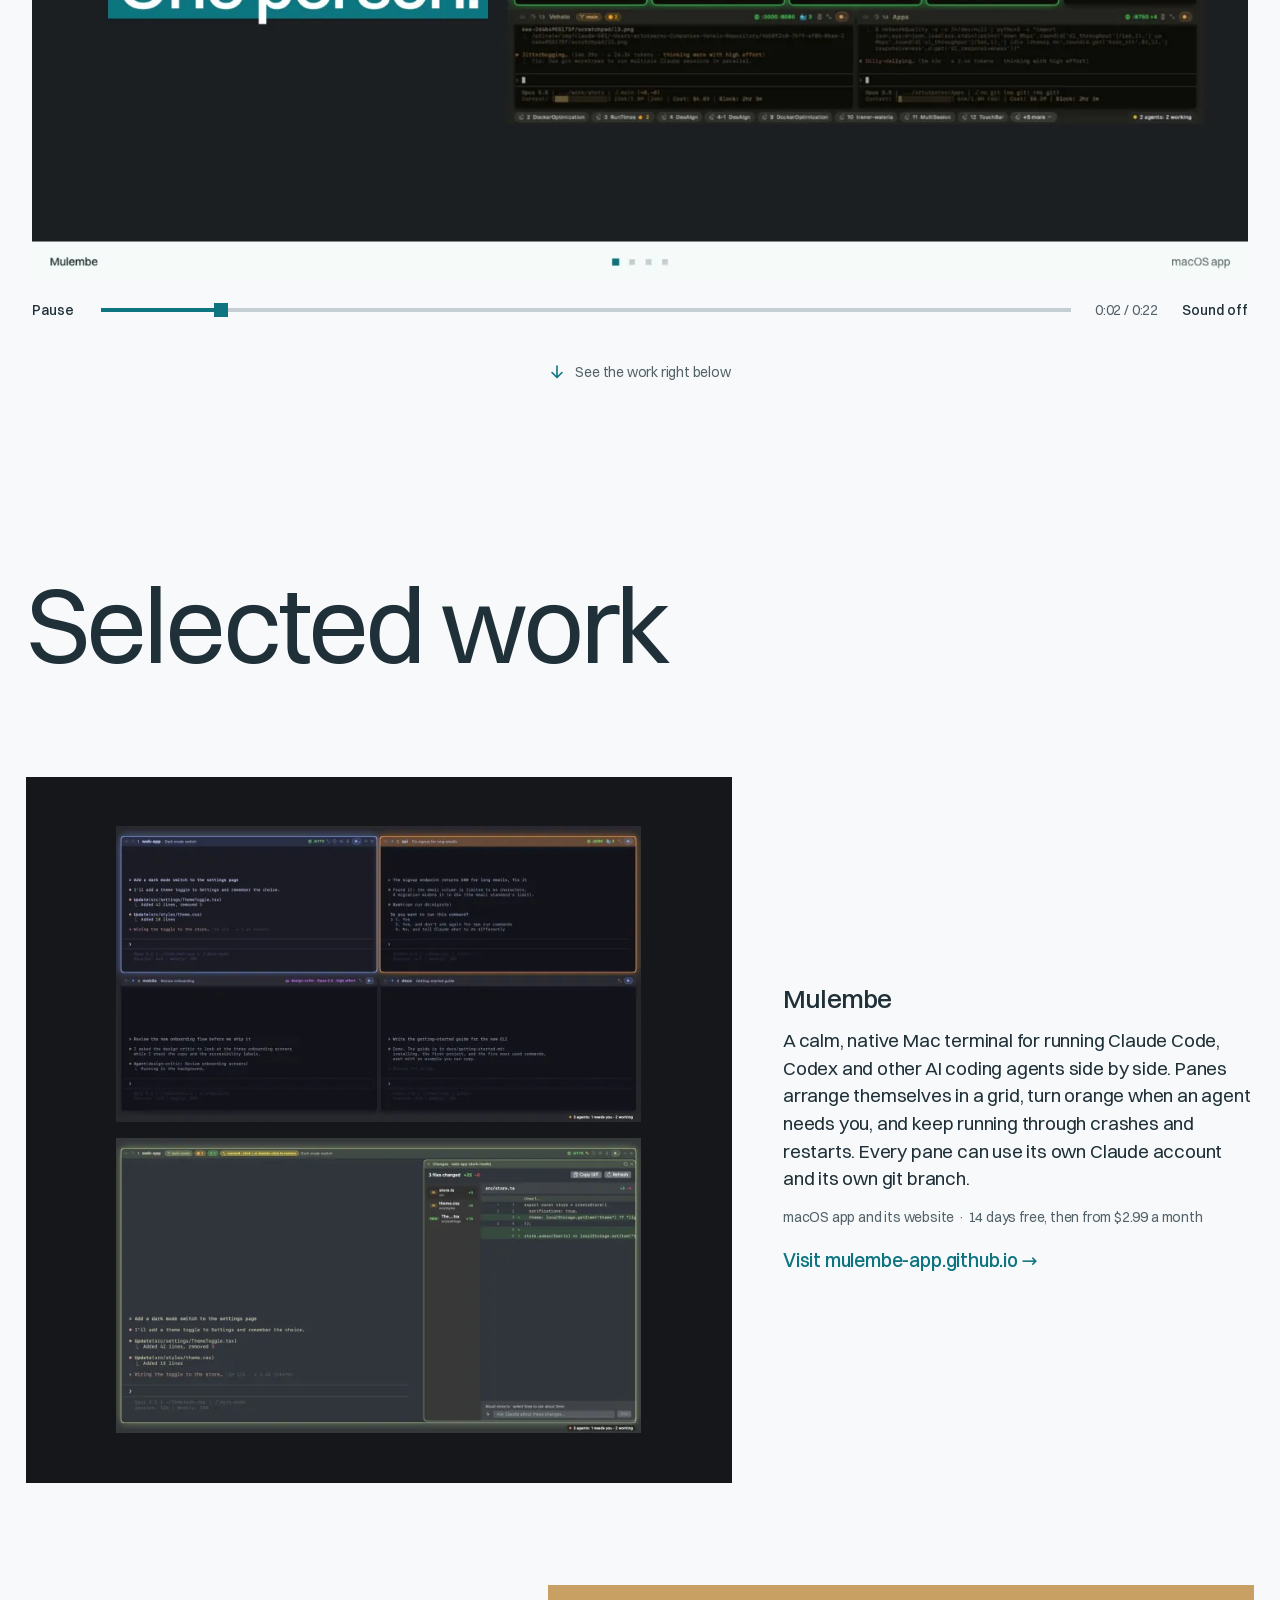
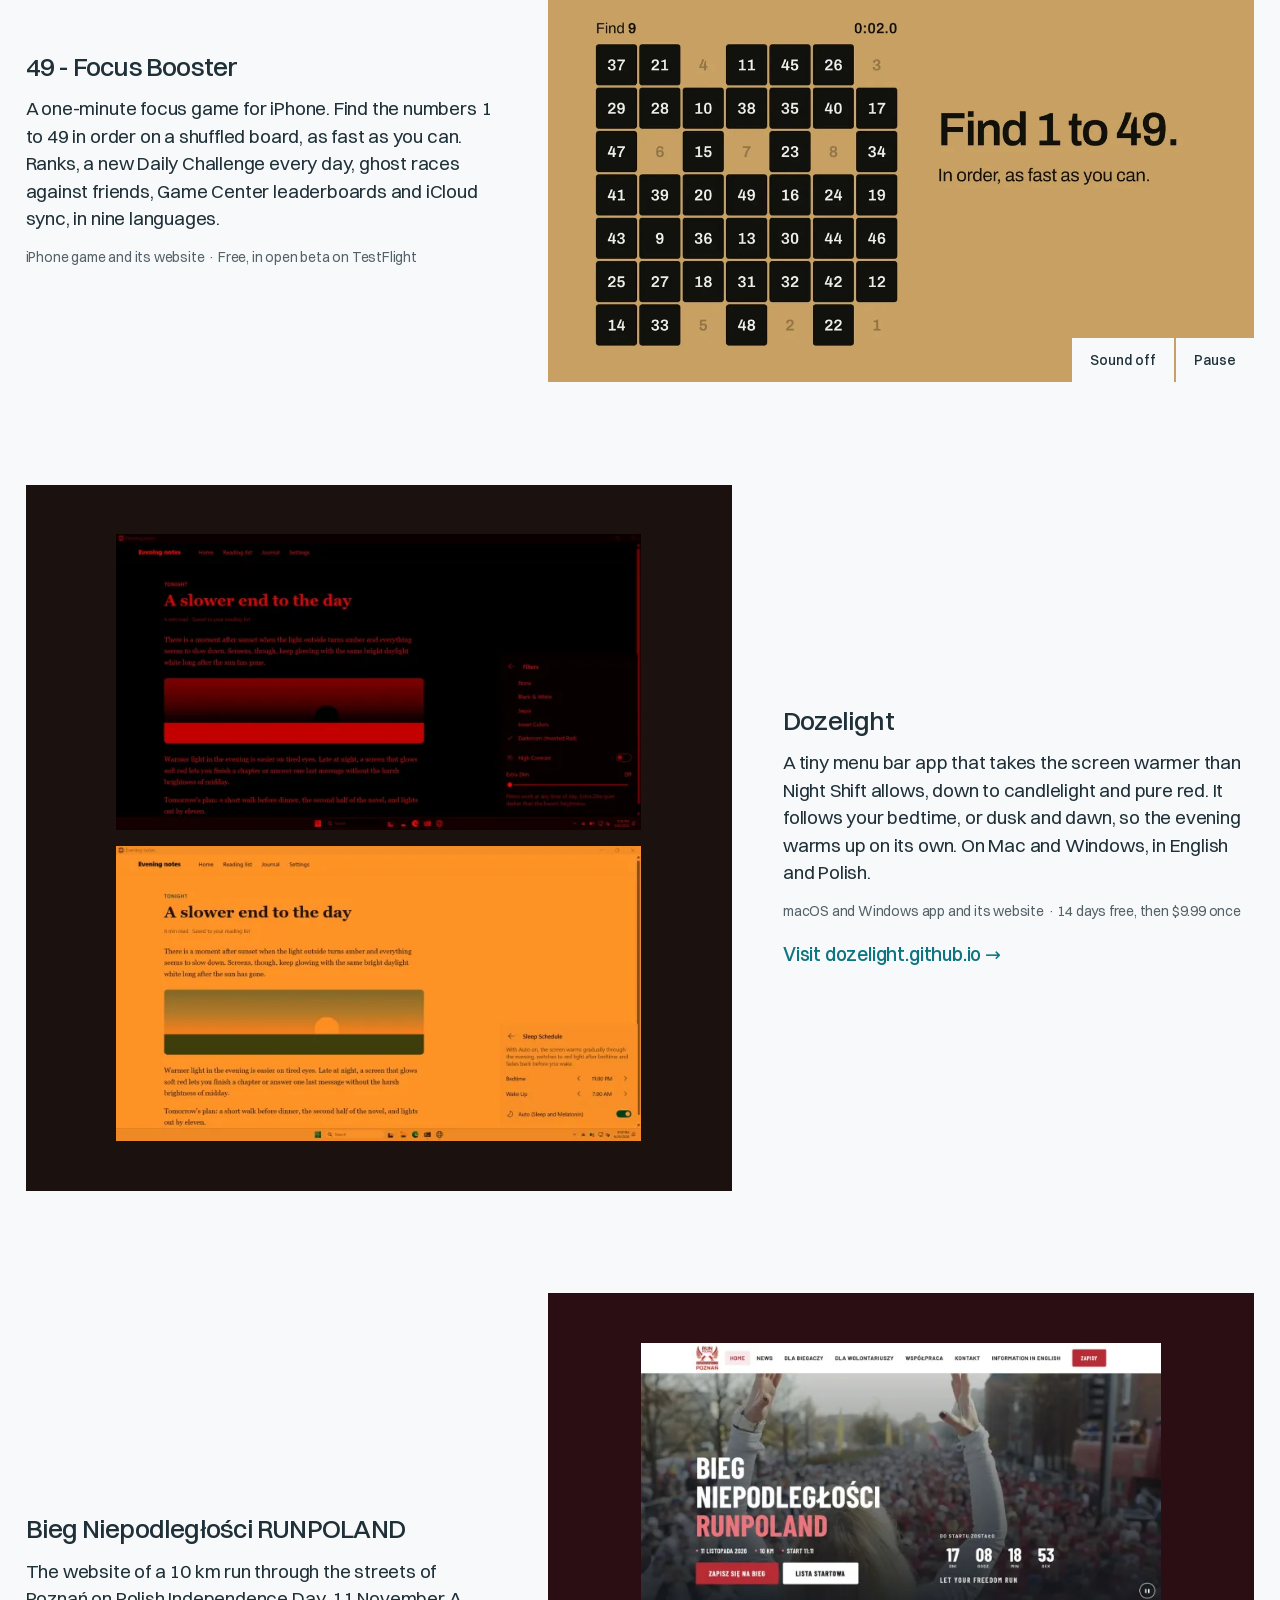
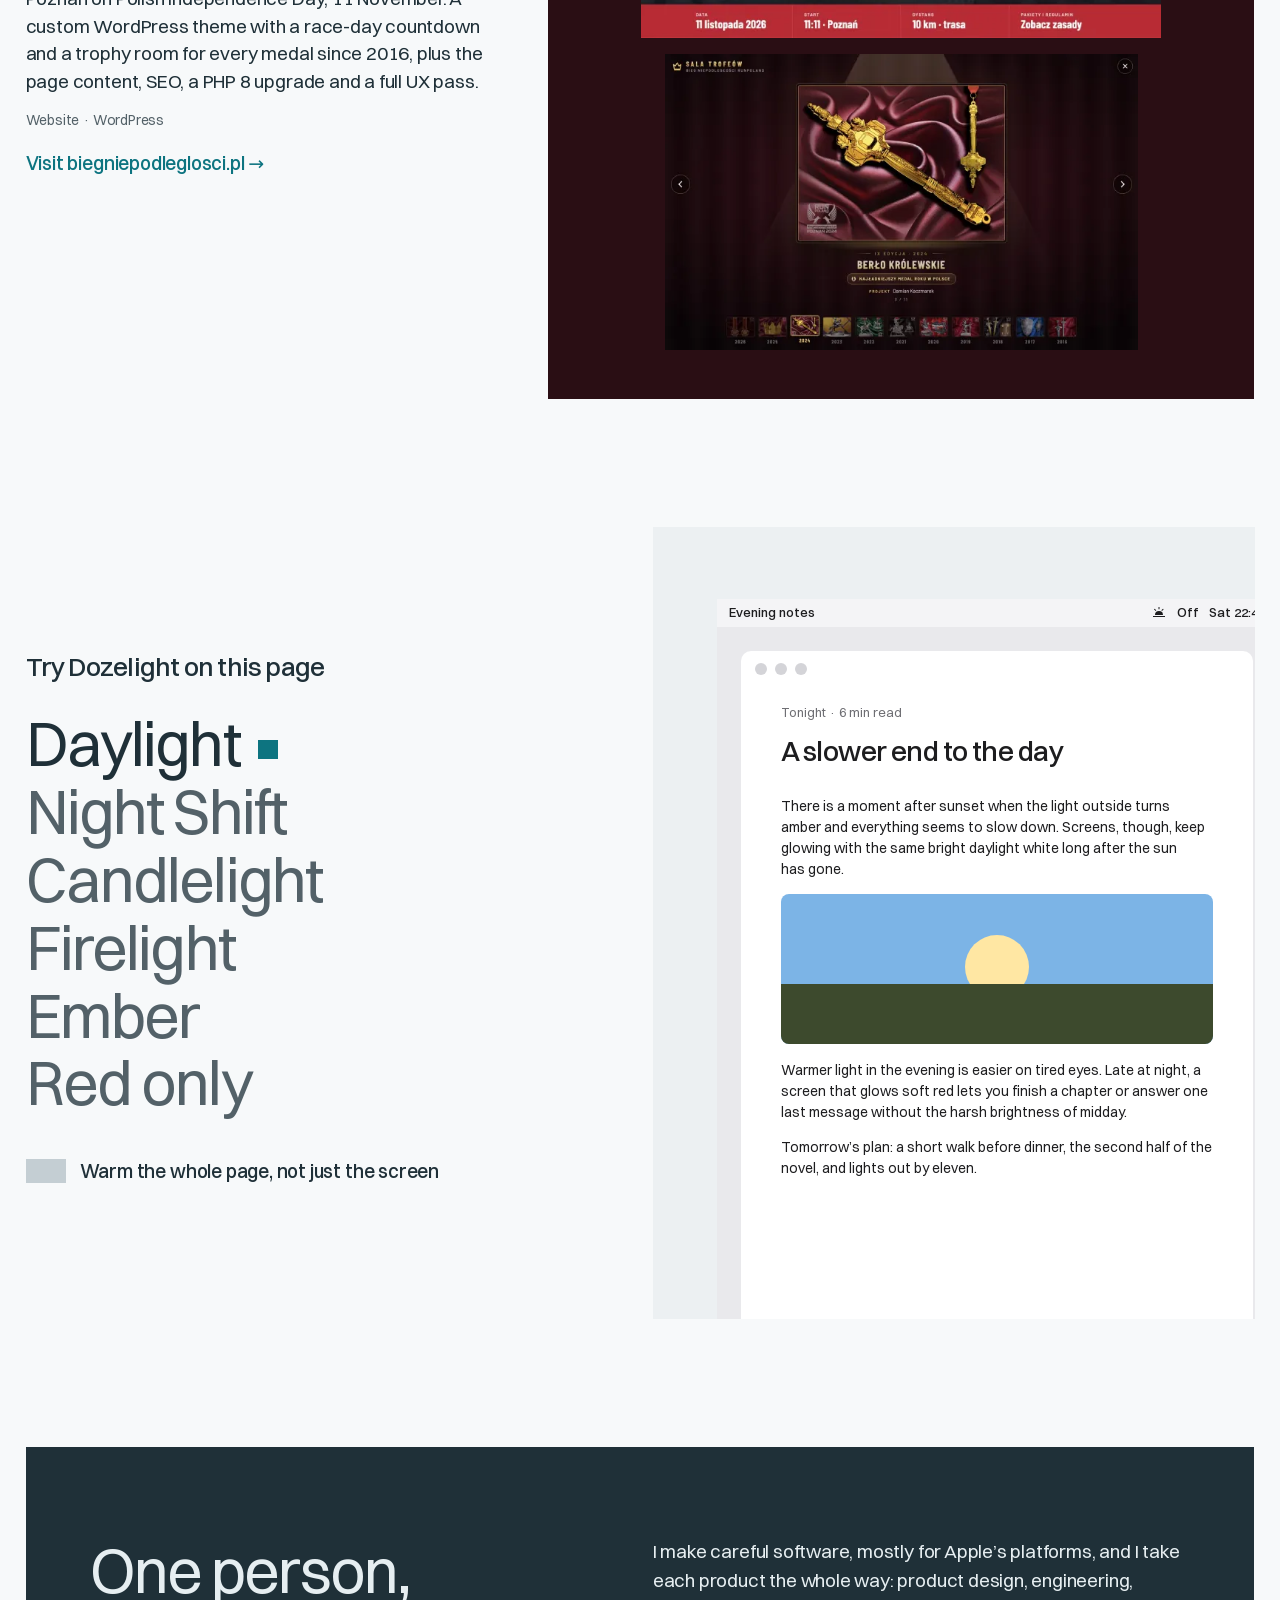
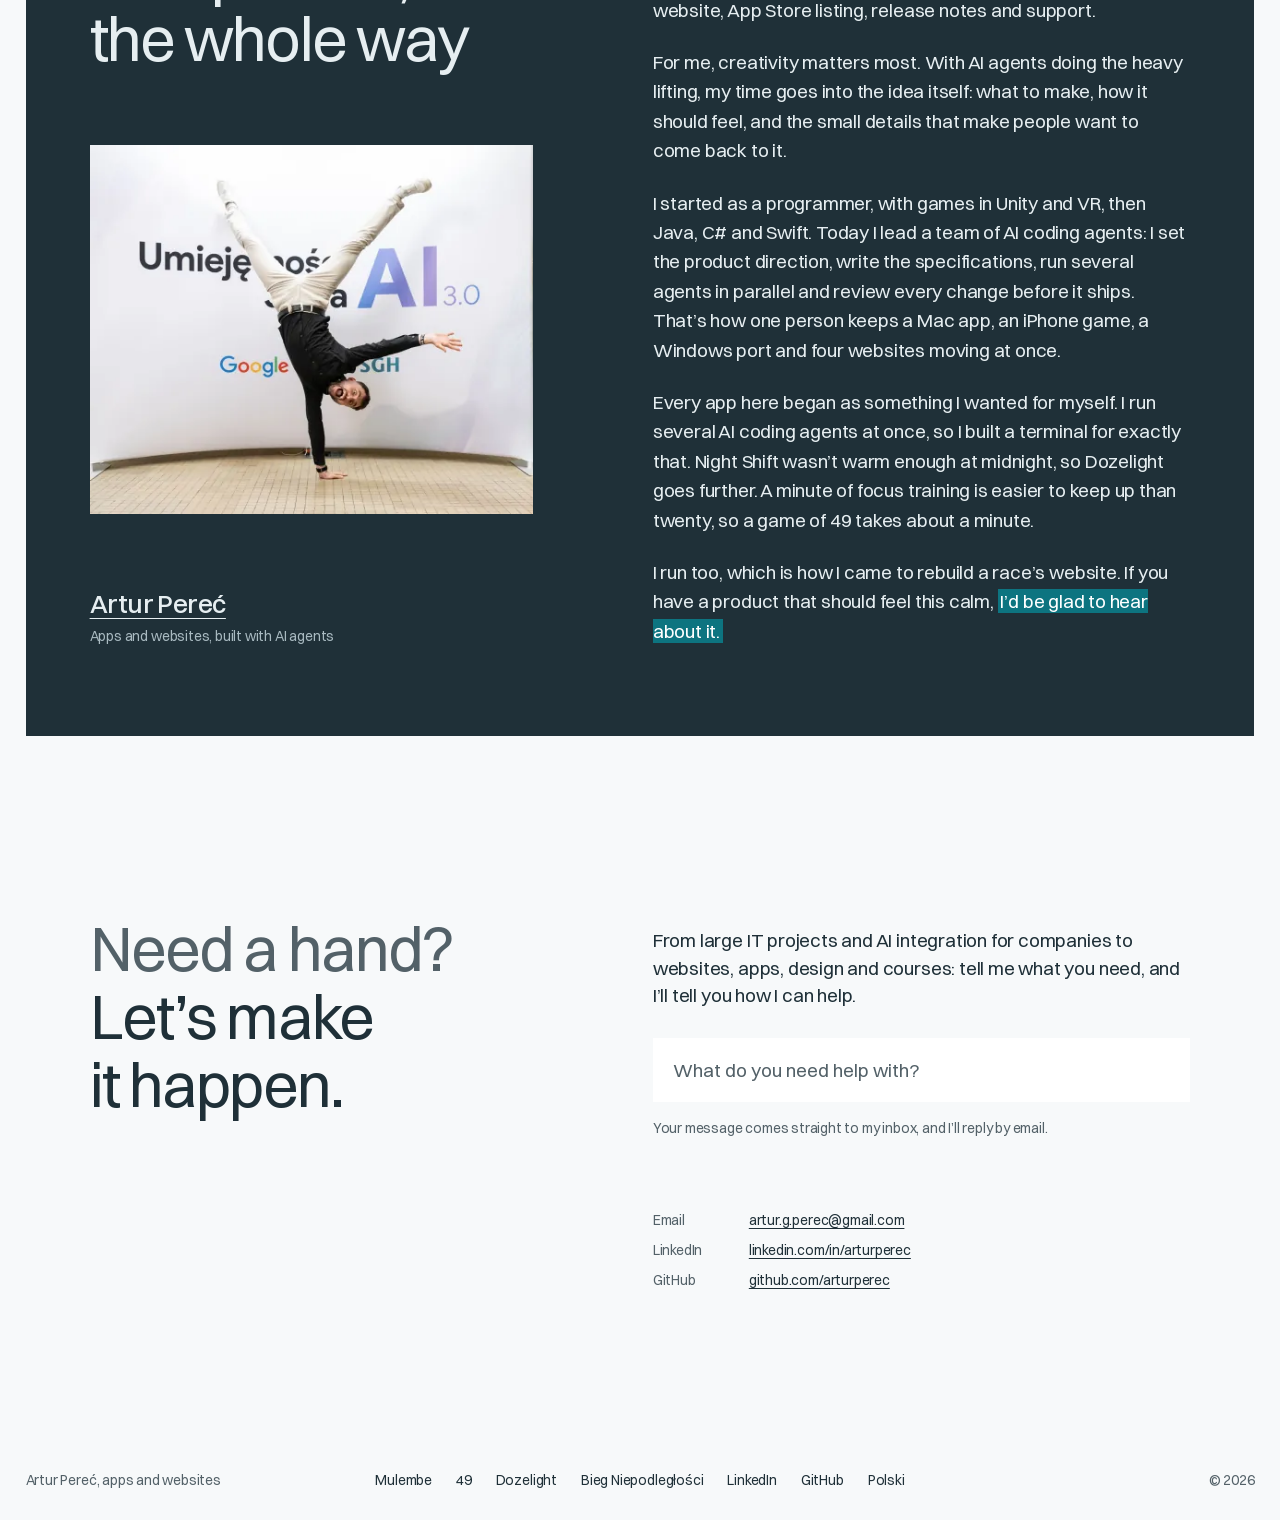
==== commit 5fd8c2f6: "Mulembe is a subscription now: from $2.99 a month, from 11,99 zł on the Polish page Co-Authored-By: " ====
--- a/index.html
+++ b/index.html
@@ -102,8 +102,15 @@
         },
         "offers": {
           "@type": "Offer",
-          "price": "19.00",
-          "priceCurrency": "USD"
+          "price": "2.99",
+          "priceCurrency": "USD",
+          "priceSpecification": {
+            "@type": "UnitPriceSpecification",
+            "price": "2.99",
+            "priceCurrency": "USD",
+            "billingDuration": "P1M",
+            "unitCode": "MON"
+          }
         },
         "additionalType": "https://schema.org/SoftwareApplication"
       },
@@ -329,7 +336,7 @@
         <div class="project-text">
           <h3 data-rise>Mulembe</h3>
           <p data-rise>A calm, native Mac terminal for running Claude Code, Codex and other AI coding agents side by side. Panes arrange themselves in a grid, turn orange when an agent needs you, and keep running through crashes and restarts. Every pane can use its own Claude account and its own git branch.</p>
-          <p class="facts" data-rise>macOS app and its website · 14 days free, then $19 once</p>
+          <p class="facts" data-rise>macOS app and its website · 14 days free, then from $2.99 a month</p>
           <a class="visit" href="https://mulembe-app.github.io" data-rise>Visit mulembe-app.github.io</a>
         </div>
       </article>
